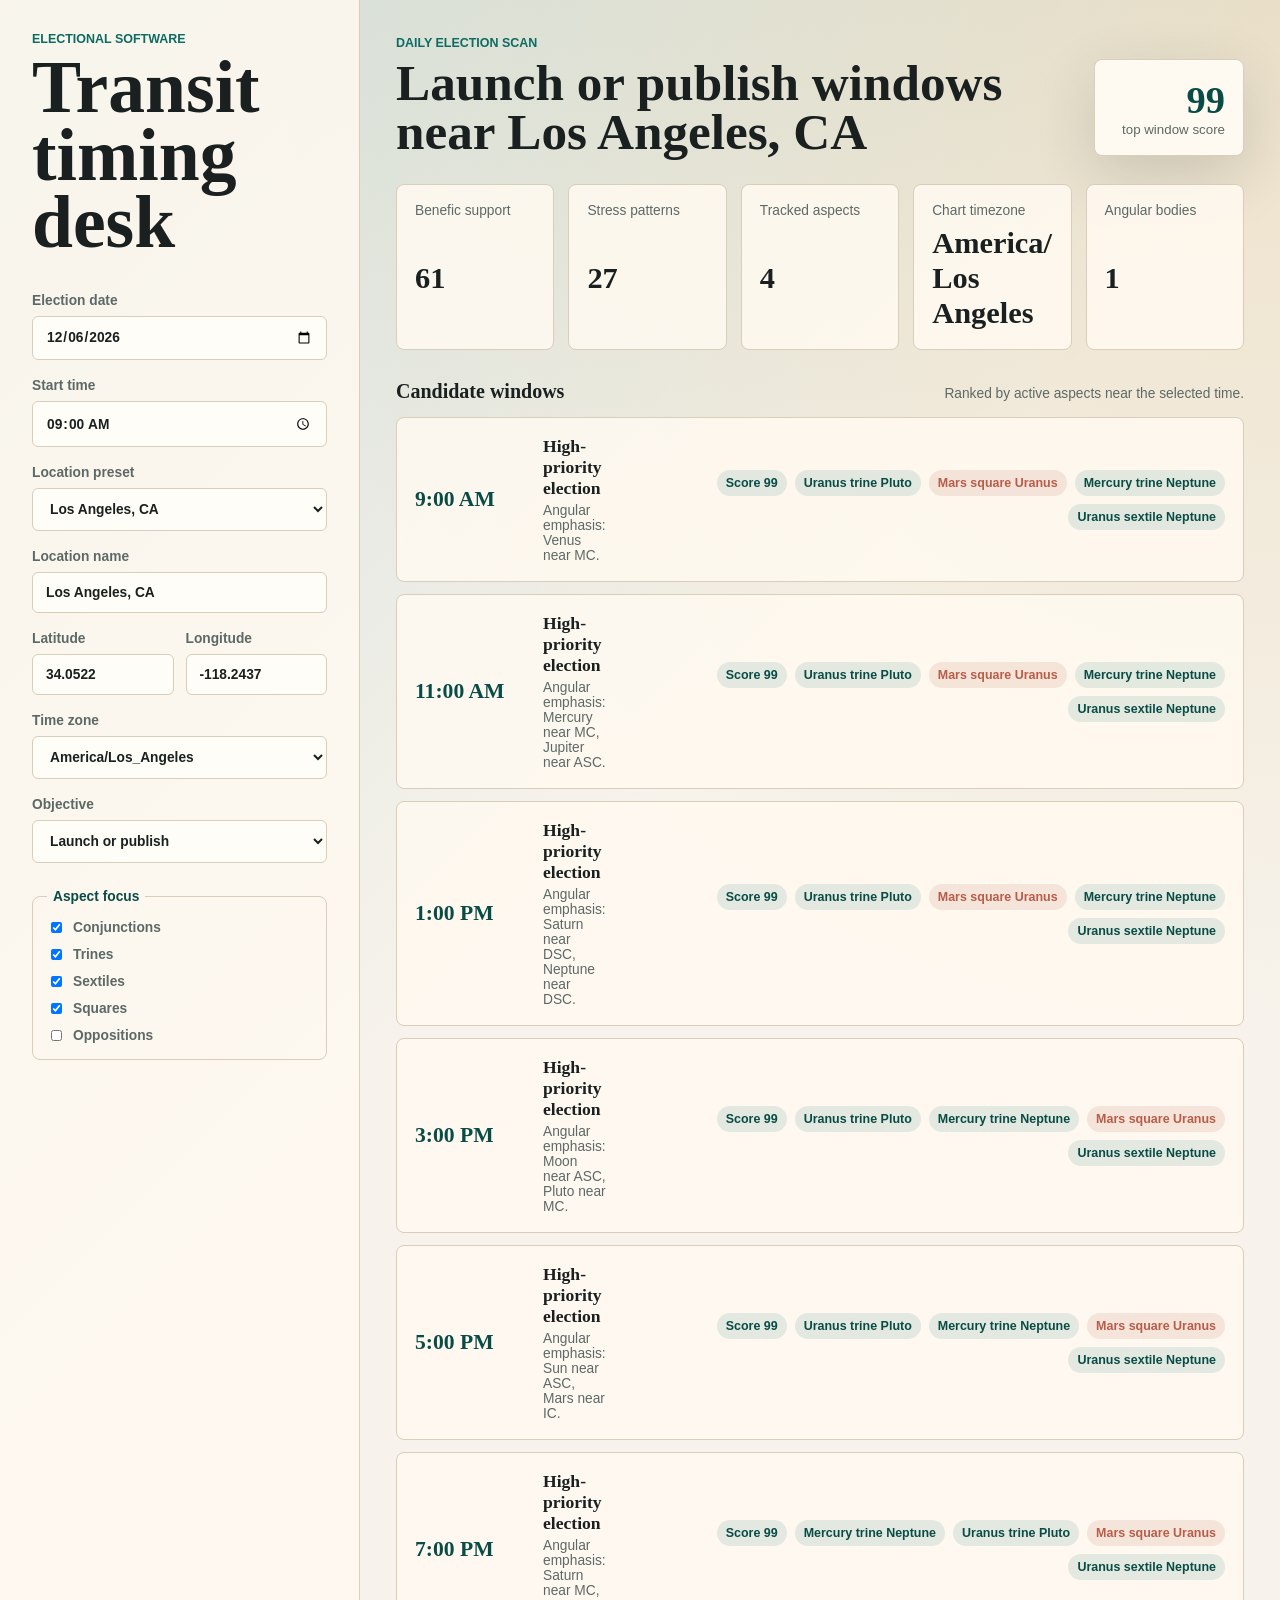
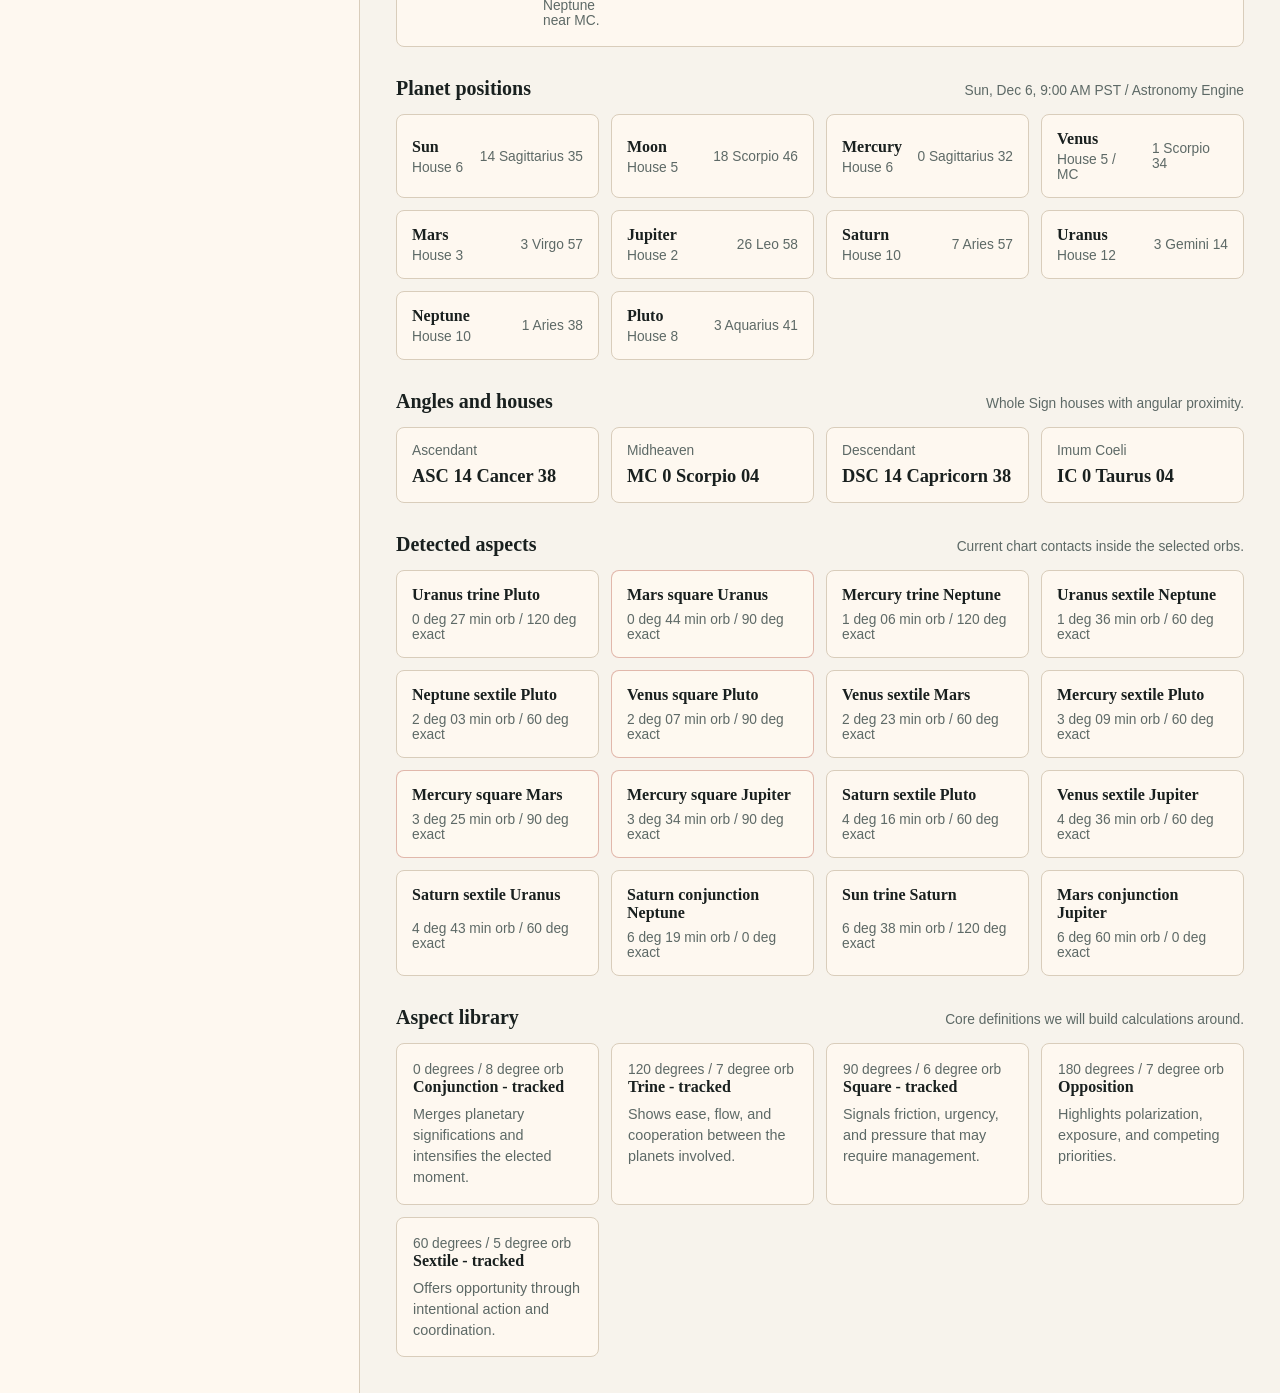
==== index.html @ 72e8e789 "Add house angles and angularity scoring" ====
<!doctype html>
<html lang="en">
  <head>
    <meta charset="UTF-8" />
    <meta name="viewport" content="width=device-width, initial-scale=1.0" />
    <title>Electional Software</title>
    <link rel="stylesheet" href="styles.css" />
  </head>
  <body>
    <main class="app-shell">
      <aside class="sidebar" aria-label="Electional controls">
        <div class="brand">
          <p class="eyebrow">Electional Software</p>
          <h1>Transit timing desk</h1>
        </div>

        <form class="control-panel" id="electionForm">
          <label>
            Election date
            <input id="dateInput" type="date" name="date" />
          </label>

          <label>
            Start time
            <input id="timeInput" type="time" name="time" value="09:00" />
          </label>

          <label>
            Location preset
            <select id="locationPresetInput" name="locationPreset">
              <option value="los-angeles">Los Angeles, CA</option>
              <option value="new-york">New York, NY</option>
              <option value="london">London, UK</option>
              <option value="paris">Paris, France</option>
              <option value="tokyo">Tokyo, Japan</option>
              <option value="sydney">Sydney, Australia</option>
              <option value="custom">Custom location</option>
            </select>
          </label>

          <label>
            Location name
            <input id="locationInput" type="text" name="location" value="Los Angeles, CA" autocomplete="off" />
          </label>

          <div class="coordinate-grid">
            <label>
              Latitude
              <input id="latitudeInput" type="number" name="latitude" value="34.0522" step="0.0001" min="-90" max="90" />
            </label>

            <label>
              Longitude
              <input id="longitudeInput" type="number" name="longitude" value="-118.2437" step="0.0001" min="-180" max="180" />
            </label>
          </div>

          <label>
            Time zone
            <select id="timezoneInput" name="timezone">
              <option value="America/Los_Angeles">America/Los_Angeles</option>
              <option value="America/New_York">America/New_York</option>
              <option value="Europe/London">Europe/London</option>
              <option value="Europe/Paris">Europe/Paris</option>
              <option value="Asia/Tokyo">Asia/Tokyo</option>
              <option value="Australia/Sydney">Australia/Sydney</option>
              <option value="UTC">UTC</option>
            </select>
          </label>

          <label>
            Objective
            <select id="objectiveInput" name="objective">
              <option value="launch">Launch or publish</option>
              <option value="meeting">Meeting or negotiation</option>
              <option value="creative">Creative work</option>
              <option value="relationship">Relationship timing</option>
            </select>
          </label>

          <fieldset>
            <legend>Aspect focus</legend>
            <label class="check-row">
              <input type="checkbox" name="aspect" value="conjunction" checked />
              Conjunctions
            </label>
            <label class="check-row">
              <input type="checkbox" name="aspect" value="trine" checked />
              Trines
            </label>
            <label class="check-row">
              <input type="checkbox" name="aspect" value="sextile" checked />
              Sextiles
            </label>
            <label class="check-row">
              <input type="checkbox" name="aspect" value="square" checked />
              Squares
            </label>
            <label class="check-row">
              <input type="checkbox" name="aspect" value="opposition" />
              Oppositions
            </label>
          </fieldset>
        </form>
      </aside>

      <section class="workspace" aria-live="polite">
        <header class="workspace-header">
          <div>
            <p class="eyebrow">Daily election scan</p>
            <h2 id="workspaceTitle">Best windows for your objective</h2>
          </div>
          <div class="score-card">
            <span id="bestScore">--</span>
            <small>top window score</small>
          </div>
        </header>

        <section class="summary-grid" aria-label="Election summary">
          <article>
            <span>Benefic support</span>
            <strong id="beneficCount">--</strong>
          </article>
          <article>
            <span>Stress patterns</span>
            <strong id="stressCount">--</strong>
          </article>
          <article>
            <span>Tracked aspects</span>
            <strong id="trackedCount">--</strong>
          </article>
          <article>
            <span>Chart timezone</span>
            <strong id="timezoneLabel">--</strong>
          </article>
          <article>
            <span>Angular bodies</span>
            <strong id="angularCount">--</strong>
          </article>
        </section>

        <section class="timeline-section">
          <div class="section-heading">
            <h3>Candidate windows</h3>
            <p>Ranked by active aspects near the selected time.</p>
          </div>
          <div class="timeline" id="timeline"></div>
        </section>

        <section class="positions-section">
          <div class="section-heading">
            <h3>Planet positions</h3>
            <p id="positionTimestamp">Astronomy Engine geocentric ecliptic</p>
          </div>
          <div class="position-grid" id="positionGrid"></div>
        </section>

        <section class="angles-section">
          <div class="section-heading">
            <h3>Angles and houses</h3>
            <p>Whole Sign houses with angular proximity.</p>
          </div>
          <div class="angle-grid" id="angleGrid"></div>
        </section>

        <section class="detected-section">
          <div class="section-heading">
            <h3>Detected aspects</h3>
            <p>Current chart contacts inside the selected orbs.</p>
          </div>
          <div class="detected-grid" id="detectedGrid"></div>
        </section>

        <section class="aspect-library">
          <div class="section-heading">
            <h3>Aspect library</h3>
            <p>Core definitions we will build calculations around.</p>
          </div>
          <div class="aspect-grid" id="aspectGrid"></div>
        </section>
      </section>
    </main>

    <script src="vendor/astronomy.browser.min.js"></script>
    <script src="src/domain/aspects.js"></script>
    <script src="src/domain/timezone.js"></script>
    <script src="src/domain/ephemeris.js"></script>
    <script src="src/domain/houses.js"></script>
    <script src="src/domain/transits.js"></script>
    <script src="src/app.js"></script>
  </body>
</html>
---- styles.css ----
:root {
  color-scheme: light;
  --ink: #19201f;
  --muted: #5d6966;
  --paper: #f7f3ec;
  --panel: #fffaf1;
  --line: #d9cdbb;
  --accent: #0d6b62;
  --accent-strong: #094c46;
  --gold: #bf8f2d;
  --rose: #b75d4a;
  --shadow: 0 20px 60px rgba(31, 43, 40, 0.16);
}

* {
  box-sizing: border-box;
}

body {
  margin: 0;
  min-height: 100vh;
  color: var(--ink);
  background:
    linear-gradient(135deg, rgba(13, 107, 98, 0.16), transparent 34%),
    radial-gradient(circle at top right, rgba(191, 143, 45, 0.18), transparent 32%),
    var(--paper);
  font-family: Georgia, "Times New Roman", serif;
}

button,
input,
select {
  font: inherit;
}

.app-shell {
  display: grid;
  grid-template-columns: minmax(280px, 360px) minmax(0, 1fr);
  min-height: 100vh;
}

.sidebar {
  border-right: 1px solid var(--line);
  background: rgba(255, 250, 241, 0.84);
  padding: 32px;
}

.brand {
  margin-bottom: 36px;
}

.eyebrow {
  margin: 0 0 8px;
  color: var(--accent);
  font-family: "Trebuchet MS", sans-serif;
  font-size: 0.78rem;
  font-weight: 700;
  letter-spacing: 0;
  text-transform: uppercase;
}

h1,
h2,
h3,
p {
  margin-top: 0;
}

h1 {
  max-width: 9ch;
  margin-bottom: 0;
  font-size: clamp(2.25rem, 6vw, 4.6rem);
  line-height: 0.92;
}

h2 {
  margin-bottom: 0;
  font-size: clamp(2rem, 4vw, 4rem);
  line-height: 0.96;
}

h3 {
  margin-bottom: 0;
  font-size: 1.25rem;
}

.control-panel {
  display: grid;
  gap: 18px;
}

.coordinate-grid {
  display: grid;
  grid-template-columns: repeat(2, minmax(0, 1fr));
  gap: 12px;
}

label,
fieldset {
  display: grid;
  gap: 8px;
  color: var(--muted);
  font-family: "Trebuchet MS", sans-serif;
  font-size: 0.86rem;
  font-weight: 700;
}

input,
select {
  width: 100%;
  border: 1px solid var(--line);
  border-radius: 6px;
  background: #fffdf8;
  color: var(--ink);
  padding: 12px 13px;
}

fieldset {
  border: 1px solid var(--line);
  border-radius: 8px;
  margin: 8px 0 0;
  padding: 14px;
}

legend {
  padding: 0 6px;
  color: var(--accent-strong);
}

.check-row {
  grid-template-columns: 18px 1fr;
  align-items: center;
  font-weight: 600;
}

.check-row input {
  width: auto;
}

.workspace {
  padding: 36px;
}

.workspace-header {
  display: flex;
  justify-content: space-between;
  gap: 24px;
  align-items: end;
  margin-bottom: 28px;
}

.score-card {
  display: grid;
  min-width: 150px;
  border: 1px solid var(--line);
  border-radius: 8px;
  background: var(--panel);
  box-shadow: var(--shadow);
  padding: 18px;
  text-align: right;
}

.score-card span {
  color: var(--accent-strong);
  font-size: 2.4rem;
  font-weight: 700;
}

.score-card small {
  color: var(--muted);
  font-family: "Trebuchet MS", sans-serif;
}

.summary-grid {
  display: grid;
  grid-template-columns: repeat(auto-fit, minmax(150px, 1fr));
  gap: 14px;
  margin-bottom: 30px;
}

.summary-grid article,
.timeline-card,
.aspect-card {
  border: 1px solid var(--line);
  border-radius: 8px;
  background: rgba(255, 250, 241, 0.88);
}

.summary-grid article {
  display: grid;
  gap: 8px;
  padding: 18px;
}

.summary-grid span,
.timeline-meta,
.aspect-card span,
.section-heading p {
  color: var(--muted);
  font-family: "Trebuchet MS", sans-serif;
  font-size: 0.86rem;
}

.summary-grid strong {
  font-size: 1.9rem;
  overflow-wrap: anywhere;
}

.timeline-section,
.positions-section,
.angles-section,
.detected-section,
.aspect-library {
  margin-top: 30px;
}

.section-heading {
  display: flex;
  justify-content: space-between;
  gap: 18px;
  align-items: baseline;
  margin-bottom: 14px;
}

.section-heading p {
  margin-bottom: 0;
}

.timeline {
  display: grid;
  gap: 12px;
}

.timeline-card {
  display: grid;
  grid-template-columns: 110px 1fr auto;
  gap: 18px;
  align-items: center;
  padding: 18px;
}

.timeline-time {
  color: var(--accent-strong);
  font-size: 1.35rem;
  font-weight: 700;
}

.timeline-title {
  margin-bottom: 4px;
  font-size: 1.1rem;
  font-weight: 700;
}

.tag-row {
  display: flex;
  flex-wrap: wrap;
  gap: 8px;
  justify-content: end;
}

.tag {
  border-radius: 999px;
  background: rgba(13, 107, 98, 0.11);
  color: var(--accent-strong);
  font-family: "Trebuchet MS", sans-serif;
  font-size: 0.78rem;
  font-weight: 700;
  padding: 6px 9px;
}

.tag.stress {
  background: rgba(183, 93, 74, 0.13);
  color: var(--rose);
}

.muted-tag {
  background: rgba(93, 105, 102, 0.12);
  color: var(--muted);
}

.position-grid,
.angle-grid,
.detected-grid {
  display: grid;
  grid-template-columns: repeat(auto-fit, minmax(190px, 1fr));
  gap: 12px;
}

.position-row,
.angle-card,
.detected-card,
.empty-state {
  border: 1px solid var(--line);
  border-radius: 8px;
  background: rgba(255, 250, 241, 0.88);
  padding: 15px;
}

.position-row {
  display: flex;
  align-items: center;
  justify-content: space-between;
  gap: 12px;
}

.position-row span,
.position-row small,
.angle-card span,
.detected-card span,
.empty-state span {
  color: var(--muted);
  font-family: "Trebuchet MS", sans-serif;
  font-size: 0.86rem;
}

.position-row small {
  display: block;
  margin-top: 4px;
}

.angle-card {
  display: grid;
  gap: 8px;
}

.angle-card strong {
  font-size: 1.15rem;
}

.detected-card {
  display: grid;
  gap: 8px;
}

.detected-card.stress {
  border-color: rgba(183, 93, 74, 0.42);
}

.empty-state {
  display: grid;
  gap: 8px;
  grid-column: 1 / -1;
}

.aspect-grid {
  display: grid;
  grid-template-columns: repeat(auto-fit, minmax(180px, 1fr));
  gap: 12px;
}

.aspect-card {
  padding: 16px;
}

.aspect-card strong {
  display: block;
  margin-bottom: 8px;
}

.aspect-card p {
  margin-bottom: 0;
  color: var(--muted);
  font-family: "Trebuchet MS", sans-serif;
  font-size: 0.9rem;
  line-height: 1.45;
}

@media (max-width: 860px) {
  .app-shell {
    grid-template-columns: 1fr;
  }

  .sidebar {
    border-right: 0;
    border-bottom: 1px solid var(--line);
  }

  h1 {
    max-width: 12ch;
  }

  .workspace-header,
  .section-heading {
    align-items: stretch;
    flex-direction: column;
  }

  .score-card {
    text-align: left;
  }

  .summary-grid,
  .coordinate-grid,
  .timeline-card {
    grid-template-columns: 1fr;
  }

  .tag-row {
    justify-content: start;
  }
}
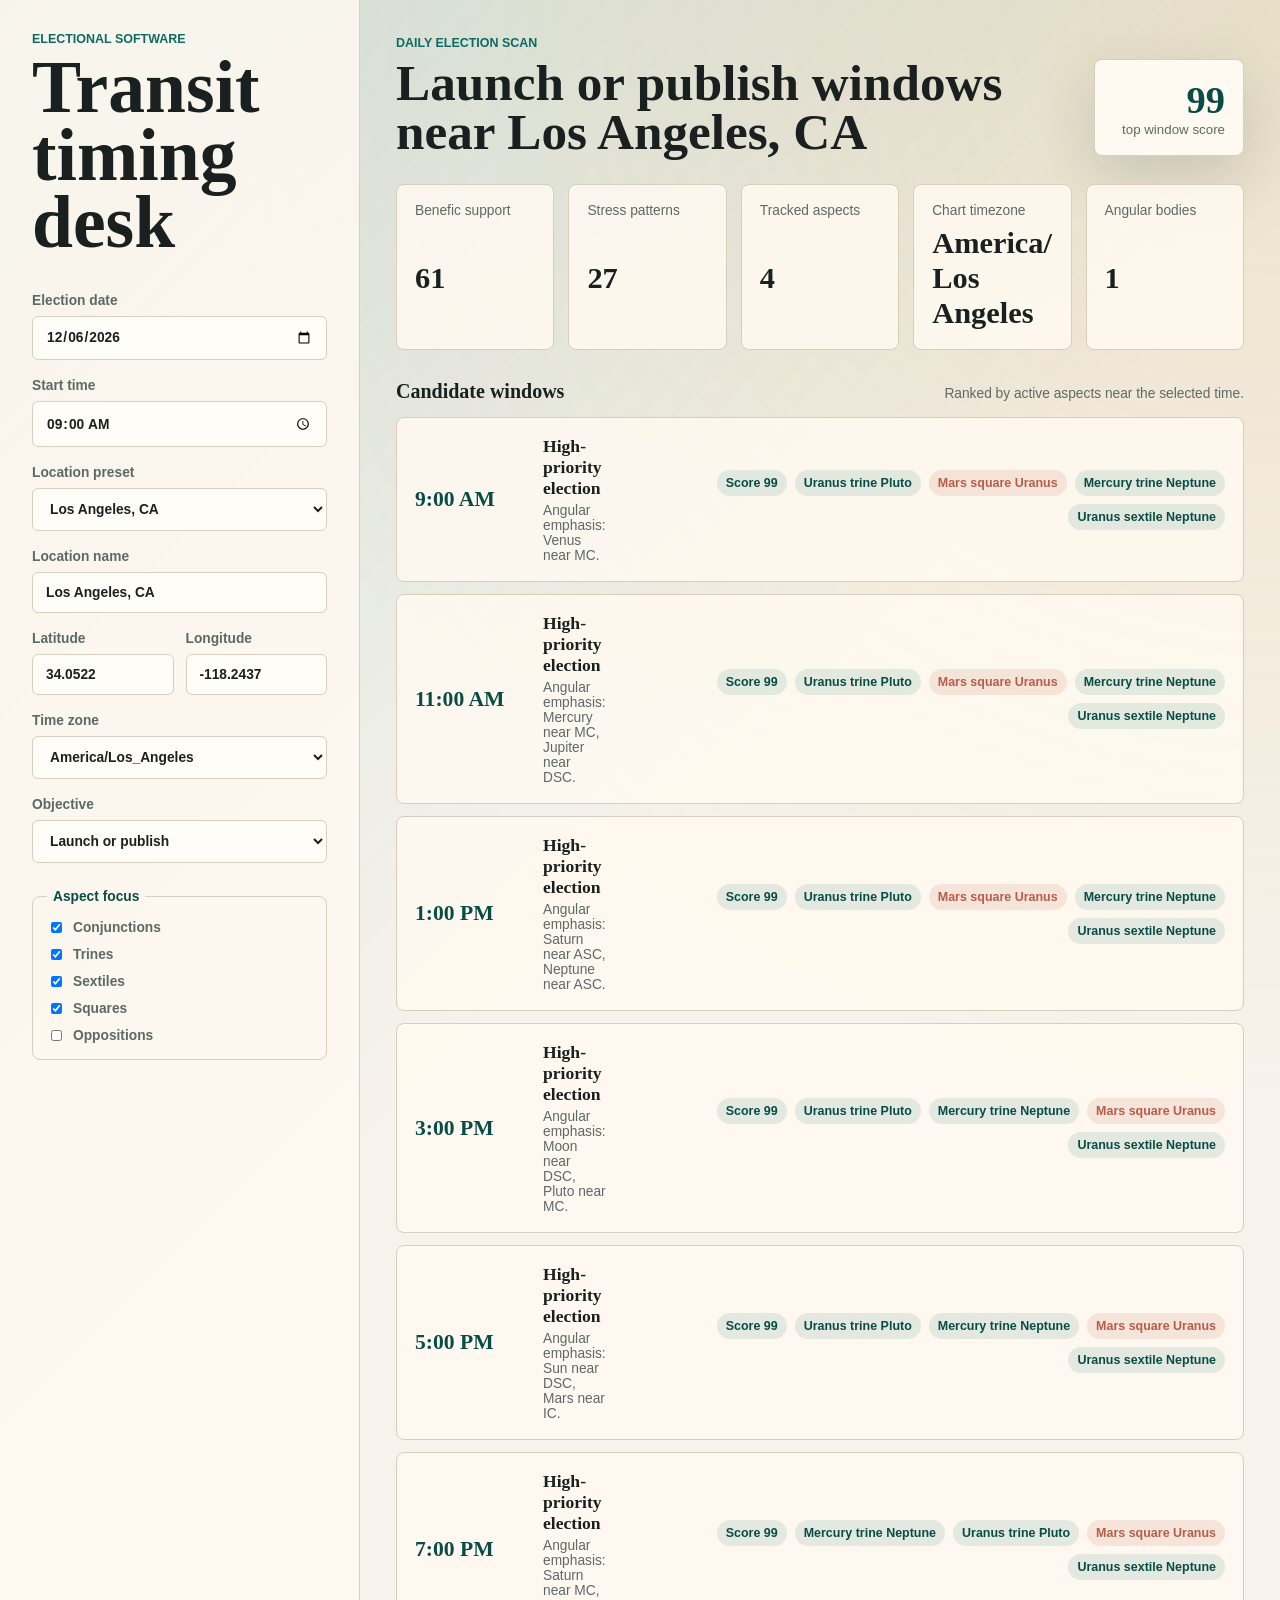
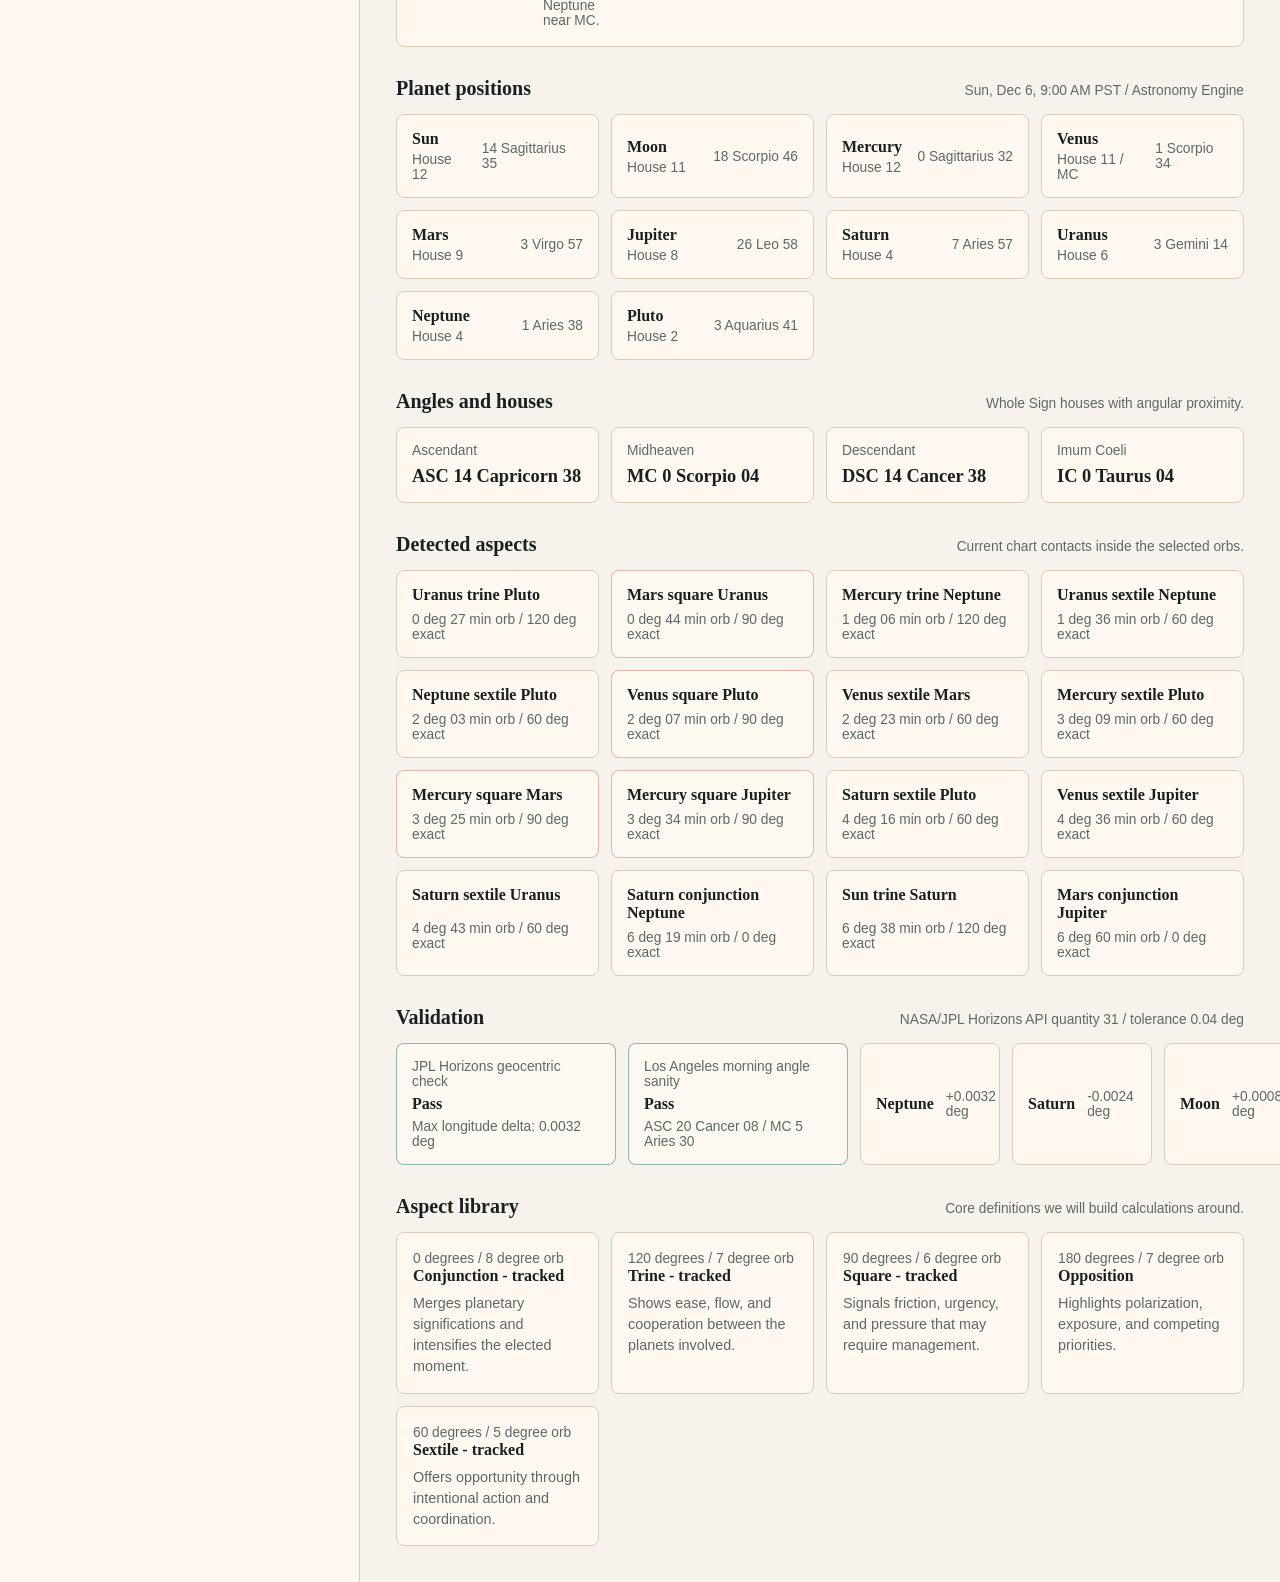
==== commit b9aaa2cb: "Add ephemeris validation checks" ====
--- a/index.html
+++ b/index.html
@@ -171,6 +171,14 @@
           <div class="detected-grid" id="detectedGrid"></div>
         </section>
 
+        <section class="validation-section">
+          <div class="section-heading">
+            <h3>Validation</h3>
+            <p id="validationSource">Independent ephemeris check</p>
+          </div>
+          <div class="validation-panel" id="validationPanel"></div>
+        </section>
+
         <section class="aspect-library">
           <div class="section-heading">
             <h3>Aspect library</h3>
@@ -186,6 +194,7 @@
     <script src="src/domain/timezone.js"></script>
     <script src="src/domain/ephemeris.js"></script>
     <script src="src/domain/houses.js"></script>
+    <script src="src/domain/validation.js"></script>
     <script src="src/domain/transits.js"></script>
     <script src="src/app.js"></script>
   </body>
--- a/styles.css
+++ b/styles.css
@@ -210,6 +210,7 @@
 .positions-section,
 .angles-section,
 .detected-section,
+.validation-section,
 .aspect-library {
   margin-top: 30px;
 }
@@ -342,6 +343,48 @@
   grid-column: 1 / -1;
 }
 
+.validation-panel {
+  display: grid;
+  grid-template-columns: repeat(2, minmax(220px, 1fr)) repeat(3, minmax(140px, 0.5fr));
+  gap: 12px;
+}
+
+.validation-summary,
+.validation-row {
+  border: 1px solid var(--line);
+  border-radius: 8px;
+  background: rgba(255, 250, 241, 0.88);
+  padding: 15px;
+}
+
+.validation-summary {
+  display: grid;
+  gap: 6px;
+}
+
+.validation-summary.pass {
+  border-color: rgba(13, 107, 98, 0.46);
+}
+
+.validation-summary.fail {
+  border-color: rgba(183, 93, 74, 0.5);
+}
+
+.validation-summary span,
+.validation-summary small,
+.validation-row span {
+  color: var(--muted);
+  font-family: "Trebuchet MS", sans-serif;
+  font-size: 0.86rem;
+}
+
+.validation-row {
+  display: flex;
+  align-items: center;
+  justify-content: space-between;
+  gap: 12px;
+}
+
 .aspect-grid {
   display: grid;
   grid-template-columns: repeat(auto-fit, minmax(180px, 1fr));
@@ -391,6 +434,7 @@
 
   .summary-grid,
   .coordinate-grid,
+  .validation-panel,
   .timeline-card {
     grid-template-columns: 1fr;
   }
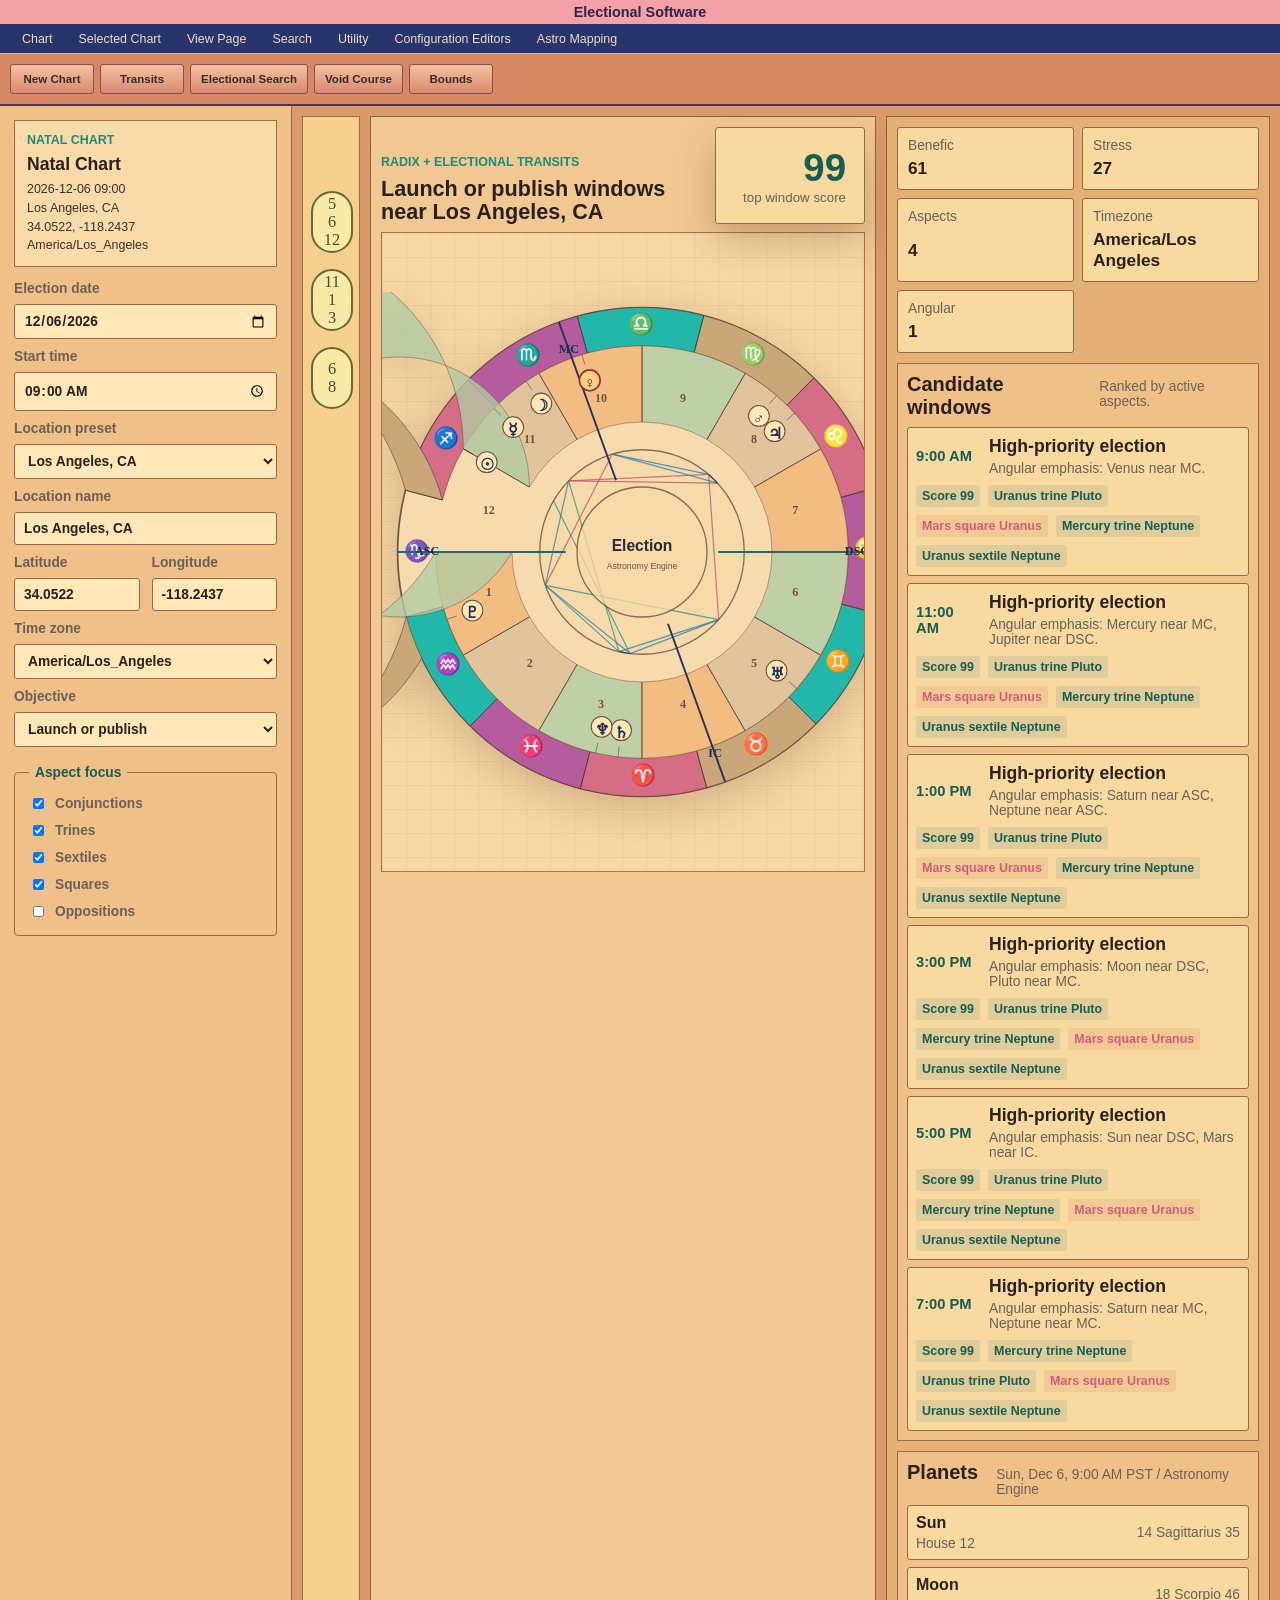
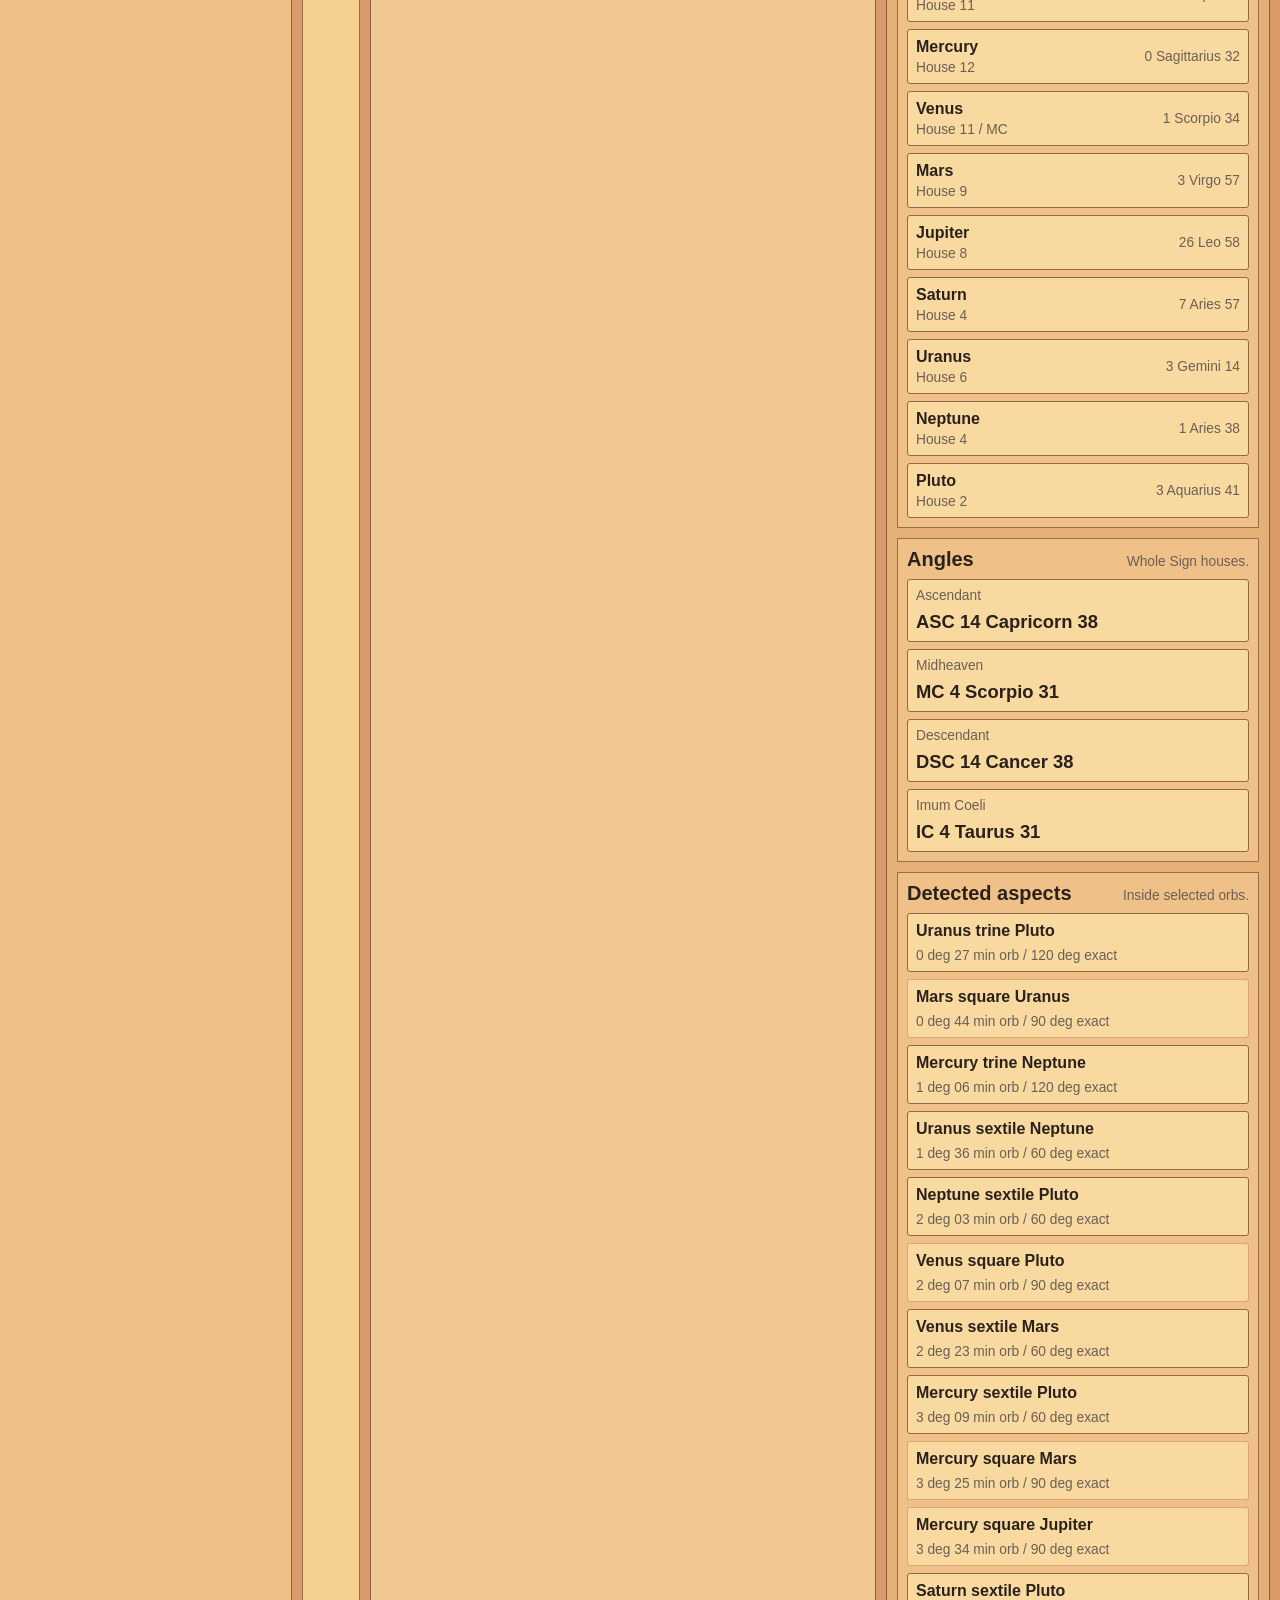
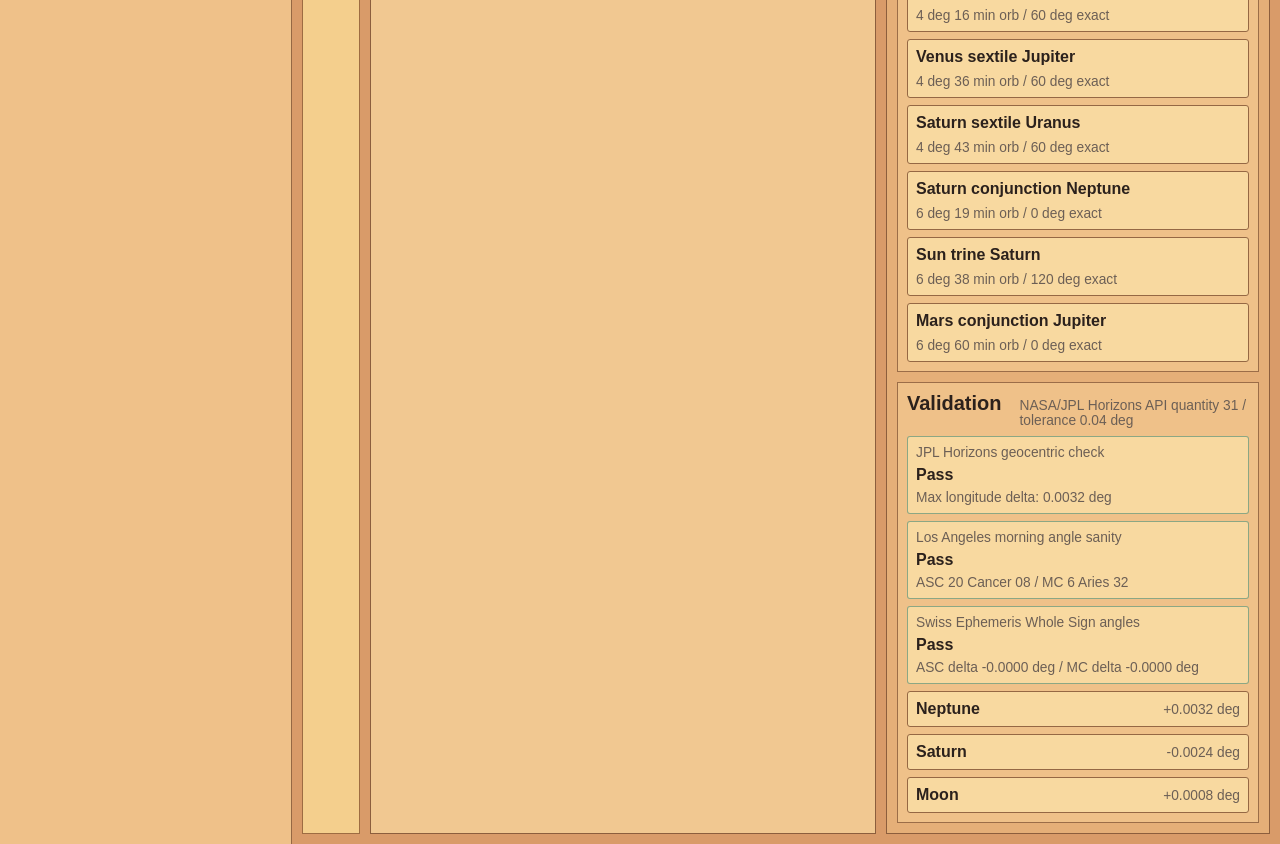
==== commit 43628b04: "Add astrology workstation chart wheel UI" ====
--- a/index.html
+++ b/index.html
@@ -7,11 +7,32 @@
     <link rel="stylesheet" href="styles.css" />
   </head>
   <body>
+    <header class="top-ribbon" aria-label="Application tools">
+      <div class="app-title">Electional Software</div>
+      <nav class="menu-strip" aria-label="Main sections">
+        <span>Chart</span>
+        <span>Selected Chart</span>
+        <span>View Page</span>
+        <span>Search</span>
+        <span>Utility</span>
+        <span>Configuration Editors</span>
+        <span>Astro Mapping</span>
+      </nav>
+      <div class="tool-strip" aria-label="Electional tools">
+        <button type="button">New Chart</button>
+        <button type="button">Transits</button>
+        <button type="button">Electional Search</button>
+        <button type="button">Void Course</button>
+        <button type="button">Bounds</button>
+      </div>
+    </header>
+
     <main class="app-shell">
       <aside class="sidebar" aria-label="Electional controls">
         <div class="brand">
-          <p class="eyebrow">Electional Software</p>
-          <h1>Transit timing desk</h1>
+          <p class="eyebrow">Natal Chart</p>
+          <h1 id="chartTitle">Election chart</h1>
+          <div class="chart-meta" id="chartMeta"></div>
         </div>
 
         <form class="control-panel" id="electionForm">
@@ -105,86 +126,91 @@
       </aside>
 
       <section class="workspace" aria-live="polite">
-        <header class="workspace-header">
-          <div>
-            <p class="eyebrow">Daily election scan</p>
-            <h2 id="workspaceTitle">Best windows for your objective</h2>
+        <section class="chart-board">
+          <div class="chart-left-rail" aria-label="House groups">
+            <div class="house-badge">5<br />6<br />12</div>
+            <div class="house-badge">11<br />1<br />3</div>
+            <div class="house-badge">6<br />8</div>
           </div>
-          <div class="score-card">
-            <span id="bestScore">--</span>
-            <small>top window score</small>
-          </div>
-        </header>
-
-        <section class="summary-grid" aria-label="Election summary">
-          <article>
-            <span>Benefic support</span>
-            <strong id="beneficCount">--</strong>
-          </article>
-          <article>
-            <span>Stress patterns</span>
-            <strong id="stressCount">--</strong>
-          </article>
-          <article>
-            <span>Tracked aspects</span>
-            <strong id="trackedCount">--</strong>
-          </article>
-          <article>
-            <span>Chart timezone</span>
-            <strong id="timezoneLabel">--</strong>
-          </article>
-          <article>
-            <span>Angular bodies</span>
-            <strong id="angularCount">--</strong>
-          </article>
-        </section>
-
-        <section class="timeline-section">
-          <div class="section-heading">
-            <h3>Candidate windows</h3>
-            <p>Ranked by active aspects near the selected time.</p>
-          </div>
-          <div class="timeline" id="timeline"></div>
-        </section>
-
-        <section class="positions-section">
-          <div class="section-heading">
-            <h3>Planet positions</h3>
-            <p id="positionTimestamp">Astronomy Engine geocentric ecliptic</p>
-          </div>
-          <div class="position-grid" id="positionGrid"></div>
-        </section>
-
-        <section class="angles-section">
-          <div class="section-heading">
-            <h3>Angles and houses</h3>
-            <p>Whole Sign houses with angular proximity.</p>
-          </div>
-          <div class="angle-grid" id="angleGrid"></div>
-        </section>
-
-        <section class="detected-section">
-          <div class="section-heading">
-            <h3>Detected aspects</h3>
-            <p>Current chart contacts inside the selected orbs.</p>
-          </div>
-          <div class="detected-grid" id="detectedGrid"></div>
-        </section>
-
-        <section class="validation-section">
-          <div class="section-heading">
-            <h3>Validation</h3>
-            <p id="validationSource">Independent ephemeris check</p>
-          </div>
-          <div class="validation-panel" id="validationPanel"></div>
-        </section>
-
-        <section class="aspect-library">
-          <div class="section-heading">
-            <h3>Aspect library</h3>
-            <p>Core definitions we will build calculations around.</p>
-          </div>
-          <div class="aspect-grid" id="aspectGrid"></div>
+
+          <section class="wheel-panel" aria-label="Astrology chart wheel">
+            <div class="wheel-header">
+              <div>
+                <p class="eyebrow">Radix + electional transits</p>
+                <h2 id="workspaceTitle">Election chart wheel</h2>
+              </div>
+              <div class="score-card">
+                <span id="bestScore">--</span>
+                <small>top window score</small>
+              </div>
+            </div>
+            <div class="wheel-frame" id="chartWheel"></div>
+          </section>
+
+          <aside class="inspector" aria-label="Chart data panels">
+            <section class="summary-grid" aria-label="Election summary">
+              <article>
+                <span>Benefic</span>
+                <strong id="beneficCount">--</strong>
+              </article>
+              <article>
+                <span>Stress</span>
+                <strong id="stressCount">--</strong>
+              </article>
+              <article>
+                <span>Aspects</span>
+                <strong id="trackedCount">--</strong>
+              </article>
+              <article>
+                <span>Timezone</span>
+                <strong id="timezoneLabel">--</strong>
+              </article>
+              <article>
+                <span>Angular</span>
+                <strong id="angularCount">--</strong>
+              </article>
+            </section>
+
+            <section class="timeline-section panel-block">
+              <div class="section-heading">
+                <h3>Candidate windows</h3>
+                <p>Ranked by active aspects.</p>
+              </div>
+              <div class="timeline" id="timeline"></div>
+            </section>
+
+            <section class="positions-section panel-block">
+              <div class="section-heading">
+                <h3>Planets</h3>
+                <p id="positionTimestamp">Astronomy Engine geocentric ecliptic</p>
+              </div>
+              <div class="position-grid" id="positionGrid"></div>
+            </section>
+
+            <section class="angles-section panel-block">
+              <div class="section-heading">
+                <h3>Angles</h3>
+                <p>Whole Sign houses.</p>
+              </div>
+              <div class="angle-grid" id="angleGrid"></div>
+            </section>
+
+            <section class="detected-section panel-block">
+              <div class="section-heading">
+                <h3>Detected aspects</h3>
+                <p>Inside selected orbs.</p>
+              </div>
+              <div class="detected-grid" id="detectedGrid"></div>
+            </section>
+
+            <section class="validation-section panel-block">
+              <div class="section-heading">
+                <h3>Validation</h3>
+                <p id="validationSource">Independent ephemeris check</p>
+              </div>
+              <div class="validation-panel" id="validationPanel"></div>
+            </section>
+          </aside>
         </section>
       </section>
     </main>
--- a/styles.css
+++ b/styles.css
@@ -1,15 +1,18 @@
 :root {
   color-scheme: light;
-  --ink: #19201f;
-  --muted: #5d6966;
-  --paper: #f7f3ec;
-  --panel: #fffaf1;
-  --line: #d9cdbb;
-  --accent: #0d6b62;
-  --accent-strong: #094c46;
-  --gold: #bf8f2d;
-  --rose: #b75d4a;
-  --shadow: 0 20px 60px rgba(31, 43, 40, 0.16);
+  --ink: #2b211c;
+  --muted: #6c5f55;
+  --paper: #e2b081;
+  --panel: #f3cca0;
+  --panel-strong: #efb26d;
+  --line: #956844;
+  --accent: #1f8a77;
+  --accent-strong: #175d51;
+  --aqua: #13b9a8;
+  --rose: #cf5e78;
+  --magenta: #b94b89;
+  --navy: #26335c;
+  --shadow: 0 18px 38px rgba(66, 36, 20, 0.24);
 }
 
 * {
@@ -20,11 +23,8 @@
   margin: 0;
   min-height: 100vh;
   color: var(--ink);
-  background:
-    linear-gradient(135deg, rgba(13, 107, 98, 0.16), transparent 34%),
-    radial-gradient(circle at top right, rgba(191, 143, 45, 0.18), transparent 32%),
-    var(--paper);
-  font-family: Georgia, "Times New Roman", serif;
+  background: #c58b61;
+  font-family: "Trebuchet MS", Verdana, sans-serif;
 }
 
 button,
@@ -35,18 +35,78 @@
 
 .app-shell {
   display: grid;
-  grid-template-columns: minmax(280px, 360px) minmax(0, 1fr);
-  min-height: 100vh;
+  grid-template-columns: 292px minmax(0, 1fr);
+  min-height: calc(100vh - 104px);
+}
+
+.top-ribbon {
+  border-bottom: 2px solid #51335a;
+  background: linear-gradient(#e37d8d, #c96078 46%, #be6b4e 47%, #df9d6a);
+  box-shadow: 0 4px 18px rgba(43, 22, 26, 0.28);
+}
+
+.app-title {
+  height: 24px;
+  background: #f2a1a7;
+  color: #2e2447;
+  font-size: 0.9rem;
+  font-weight: 700;
+  line-height: 24px;
+  text-align: center;
+}
+
+.menu-strip,
+.tool-strip {
+  display: flex;
+  gap: 6px;
+  align-items: center;
+  overflow-x: auto;
+  white-space: nowrap;
+}
+
+.menu-strip {
+  height: 29px;
+  background: #27366a;
+  color: #f6d7ca;
+  padding: 0 12px;
+  font-size: 0.78rem;
+}
+
+.menu-strip span {
+  padding: 7px 10px;
+}
+
+.tool-strip {
+  min-height: 51px;
+  background: #d58a65;
+  border-top: 1px solid rgba(255, 238, 214, 0.42);
+  padding: 7px 10px;
+}
+
+.tool-strip button {
+  min-width: 84px;
+  border: 1px solid #914b53;
+  border-radius: 3px;
+  background: linear-gradient(#f3c1a0, #d88b6f);
+  color: #392a28;
+  cursor: default;
+  font-size: 0.72rem;
+  font-weight: 700;
+  padding: 8px 10px;
 }
 
 .sidebar {
   border-right: 1px solid var(--line);
-  background: rgba(255, 250, 241, 0.84);
-  padding: 32px;
+  background: #efc189;
+  padding: 14px;
+  overflow-y: auto;
 }
 
 .brand {
-  margin-bottom: 36px;
+  border: 1px solid #9b6d48;
+  background: #f8dba8;
+  margin-bottom: 14px;
+  padding: 12px;
 }
 
 .eyebrow {
@@ -67,16 +127,16 @@
 }
 
 h1 {
-  max-width: 9ch;
-  margin-bottom: 0;
-  font-size: clamp(2.25rem, 6vw, 4.6rem);
-  line-height: 0.92;
+  max-width: none;
+  margin-bottom: 8px;
+  font-size: 1.1rem;
+  line-height: 1.1;
 }
 
 h2 {
   margin-bottom: 0;
-  font-size: clamp(2rem, 4vw, 4rem);
-  line-height: 0.96;
+  font-size: 1.35rem;
+  line-height: 1.1;
 }
 
 h3 {
@@ -86,7 +146,7 @@
 
 .control-panel {
   display: grid;
-  gap: 18px;
+  gap: 10px;
 }
 
 .coordinate-grid {
@@ -109,15 +169,15 @@
 select {
   width: 100%;
   border: 1px solid var(--line);
-  border-radius: 6px;
-  background: #fffdf8;
+  border-radius: 3px;
+  background: #ffe7b7;
   color: var(--ink);
-  padding: 12px 13px;
+  padding: 8px 9px;
 }
 
 fieldset {
   border: 1px solid var(--line);
-  border-radius: 8px;
+  border-radius: 4px;
   margin: 8px 0 0;
   padding: 14px;
 }
@@ -138,7 +198,243 @@
 }
 
 .workspace {
-  padding: 36px;
+  min-width: 0;
+  background: #d99b69;
+  padding: 10px;
+}
+
+.chart-meta {
+  display: grid;
+  gap: 3px;
+  color: #3b3028;
+  font-size: 0.78rem;
+  line-height: 1.25;
+}
+
+.chart-board {
+  display: grid;
+  grid-template-columns: 58px minmax(480px, 1fr) 384px;
+  gap: 10px;
+  min-height: calc(100vh - 124px);
+}
+
+.chart-left-rail {
+  display: grid;
+  align-content: start;
+  gap: 16px;
+  border: 1px solid #9d6c42;
+  background: #f4cf8d;
+  padding: 74px 8px 8px;
+}
+
+.house-badge {
+  display: grid;
+  place-items: center;
+  width: 42px;
+  min-height: 62px;
+  border: 2px solid #6d6736;
+  border-radius: 999px;
+  background: #f6eaa6;
+  color: #4a4732;
+  font-family: Georgia, "Times New Roman", serif;
+  font-size: 1.02rem;
+  line-height: 1.1;
+  text-align: center;
+}
+
+.wheel-panel {
+  border: 1px solid #8c5e3d;
+  background: #f1c891;
+  min-width: 0;
+  padding: 10px;
+}
+
+.wheel-header {
+  display: flex;
+  align-items: end;
+  justify-content: space-between;
+  gap: 12px;
+  margin-bottom: 8px;
+}
+
+.wheel-frame {
+  display: grid;
+  place-items: center;
+  min-height: 640px;
+  border: 1px solid #a5734d;
+  background:
+    linear-gradient(90deg, rgba(148, 89, 55, 0.08) 1px, transparent 1px),
+    linear-gradient(rgba(148, 89, 55, 0.08) 1px, transparent 1px),
+    #f8d8a5;
+  background-size: 24px 24px;
+  overflow: hidden;
+}
+
+.wheel-svg {
+  width: min(86vh, 100%);
+  max-width: 760px;
+  min-width: 520px;
+  height: auto;
+  filter: drop-shadow(0 12px 24px rgba(77, 45, 26, 0.24));
+}
+
+.outer-disc {
+  fill: #f5dbad;
+  stroke: #6f553f;
+  stroke-width: 2;
+}
+
+.zodiac-sector {
+  stroke: rgba(79, 54, 38, 0.64);
+  stroke-width: 1;
+}
+
+.zodiac-0,
+.zodiac-4,
+.zodiac-8 {
+  fill: #d66d86;
+}
+
+.zodiac-1,
+.zodiac-5,
+.zodiac-9 {
+  fill: #caa778;
+}
+
+.zodiac-2,
+.zodiac-6,
+.zodiac-10 {
+  fill: #22b8a9;
+}
+
+.zodiac-3,
+.zodiac-7,
+.zodiac-11 {
+  fill: #b55c9e;
+}
+
+.house-sector {
+  fill: rgba(232, 202, 161, 0.74);
+  stroke: rgba(84, 61, 44, 0.5);
+  stroke-width: 1;
+}
+
+.house-0,
+.house-3,
+.house-6,
+.house-9 {
+  fill: rgba(244, 180, 116, 0.76);
+}
+
+.house-1,
+.house-4,
+.house-7,
+.house-10 {
+  fill: rgba(220, 189, 151, 0.76);
+}
+
+.house-2,
+.house-5,
+.house-8,
+.house-11 {
+  fill: rgba(177, 206, 165, 0.76);
+}
+
+.sign-line,
+.house-line,
+.planet-tick {
+  stroke: rgba(56, 42, 32, 0.58);
+  stroke-width: 1;
+}
+
+.angle-line {
+  stroke: #26335c;
+  stroke-width: 2.2;
+}
+
+.angle-line.asc,
+.angle-line.dsc {
+  stroke: #1b6c74;
+}
+
+.aspect-disc,
+.center-disc {
+  fill: rgba(247, 218, 170, 0.78);
+  stroke: rgba(80, 54, 39, 0.68);
+  stroke-width: 1.5;
+}
+
+.aspect-line {
+  stroke: var(--aspect-color);
+  stroke-opacity: 0.72;
+  stroke-width: 1.4;
+}
+
+.planet-marker circle {
+  fill: #ffe8b8;
+  stroke: #6c4d3a;
+  stroke-width: 1.2;
+}
+
+.planet-marker.angular circle {
+  fill: #ffd07c;
+  stroke: #8f3346;
+  stroke-width: 2;
+}
+
+.planet-marker text,
+.zodiac-label,
+.house-label,
+.angle-label,
+.center-title,
+.center-subtitle {
+  dominant-baseline: middle;
+  font-family: Georgia, "Times New Roman", serif;
+  text-anchor: middle;
+}
+
+.planet-marker text {
+  fill: #27305c;
+  font-size: 18px;
+  font-weight: 700;
+}
+
+.zodiac-label {
+  fill: #372b2d;
+  font-size: 24px;
+  font-weight: 700;
+}
+
+.house-label {
+  fill: #6e5141;
+  font-size: 14px;
+  font-weight: 700;
+}
+
+.angle-label {
+  fill: #1c304e;
+  font-size: 14px;
+  font-weight: 800;
+}
+
+.center-title {
+  fill: #2c2a35;
+  font-family: "Trebuchet MS", Verdana, sans-serif;
+  font-size: 18px;
+  font-weight: 800;
+}
+
+.center-subtitle {
+  fill: #6e5141;
+  font-family: "Trebuchet MS", Verdana, sans-serif;
+  font-size: 10px;
+}
+
+.inspector {
+  border: 1px solid #8c5e3d;
+  background: #e5af78;
+  overflow-y: auto;
+  padding: 10px;
 }
 
 .workspace-header {
@@ -153,8 +449,8 @@
   display: grid;
   min-width: 150px;
   border: 1px solid var(--line);
-  border-radius: 8px;
-  background: var(--panel);
+  border-radius: 3px;
+  background: #f8d9a0;
   box-shadow: var(--shadow);
   padding: 18px;
   text-align: right;
@@ -173,23 +469,23 @@
 
 .summary-grid {
   display: grid;
-  grid-template-columns: repeat(auto-fit, minmax(150px, 1fr));
-  gap: 14px;
-  margin-bottom: 30px;
+  grid-template-columns: repeat(2, minmax(0, 1fr));
+  gap: 8px;
+  margin-bottom: 10px;
 }
 
 .summary-grid article,
 .timeline-card,
 .aspect-card {
   border: 1px solid var(--line);
-  border-radius: 8px;
-  background: rgba(255, 250, 241, 0.88);
+  border-radius: 3px;
+  background: #f8d9a0;
 }
 
 .summary-grid article {
   display: grid;
-  gap: 8px;
-  padding: 18px;
+  gap: 5px;
+  padding: 10px;
 }
 
 .summary-grid span,
@@ -202,17 +498,15 @@
 }
 
 .summary-grid strong {
-  font-size: 1.9rem;
+  font-size: 1.08rem;
   overflow-wrap: anywhere;
 }
 
-.timeline-section,
-.positions-section,
-.angles-section,
-.detected-section,
-.validation-section,
-.aspect-library {
-  margin-top: 30px;
+.panel-block {
+  margin-top: 10px;
+  border: 1px solid #9b6d48;
+  background: #efc189;
+  padding: 9px;
 }
 
 .section-heading {
@@ -220,7 +514,7 @@
   justify-content: space-between;
   gap: 18px;
   align-items: baseline;
-  margin-bottom: 14px;
+  margin-bottom: 8px;
 }
 
 .section-heading p {
@@ -229,20 +523,20 @@
 
 .timeline {
   display: grid;
-  gap: 12px;
+  gap: 7px;
 }
 
 .timeline-card {
   display: grid;
-  grid-template-columns: 110px 1fr auto;
-  gap: 18px;
+  grid-template-columns: 64px 1fr;
+  gap: 9px;
   align-items: center;
-  padding: 18px;
+  padding: 8px;
 }
 
 .timeline-time {
   color: var(--accent-strong);
-  font-size: 1.35rem;
+  font-size: 0.92rem;
   font-weight: 700;
 }
 
@@ -253,20 +547,21 @@
 }
 
 .tag-row {
+  grid-column: 1 / -1;
   display: flex;
   flex-wrap: wrap;
   gap: 8px;
-  justify-content: end;
+  justify-content: start;
 }
 
 .tag {
-  border-radius: 999px;
+  border-radius: 3px;
   background: rgba(13, 107, 98, 0.11);
   color: var(--accent-strong);
   font-family: "Trebuchet MS", sans-serif;
   font-size: 0.78rem;
   font-weight: 700;
-  padding: 6px 9px;
+  padding: 4px 6px;
 }
 
 .tag.stress {
@@ -283,8 +578,8 @@
 .angle-grid,
 .detected-grid {
   display: grid;
-  grid-template-columns: repeat(auto-fit, minmax(190px, 1fr));
-  gap: 12px;
+  grid-template-columns: 1fr;
+  gap: 7px;
 }
 
 .position-row,
@@ -292,9 +587,9 @@
 .detected-card,
 .empty-state {
   border: 1px solid var(--line);
-  border-radius: 8px;
-  background: rgba(255, 250, 241, 0.88);
-  padding: 15px;
+  border-radius: 3px;
+  background: #f8d9a0;
+  padding: 8px;
 }
 
 .position-row {
@@ -345,16 +640,16 @@
 
 .validation-panel {
   display: grid;
-  grid-template-columns: repeat(2, minmax(220px, 1fr)) repeat(3, minmax(140px, 0.5fr));
-  gap: 12px;
+  grid-template-columns: 1fr;
+  gap: 7px;
 }
 
 .validation-summary,
 .validation-row {
   border: 1px solid var(--line);
-  border-radius: 8px;
-  background: rgba(255, 250, 241, 0.88);
-  padding: 15px;
+  border-radius: 3px;
+  background: #f8d9a0;
+  padding: 8px;
 }
 
 .validation-summary {
@@ -413,6 +708,27 @@
     grid-template-columns: 1fr;
   }
 
+  .top-ribbon {
+    position: static;
+  }
+
+  .chart-board {
+    grid-template-columns: 1fr;
+  }
+
+  .chart-left-rail {
+    display: none;
+  }
+
+  .wheel-frame {
+    min-height: auto;
+  }
+
+  .wheel-svg {
+    min-width: 0;
+    width: 100%;
+  }
+
   .sidebar {
     border-right: 0;
     border-bottom: 1px solid var(--line);
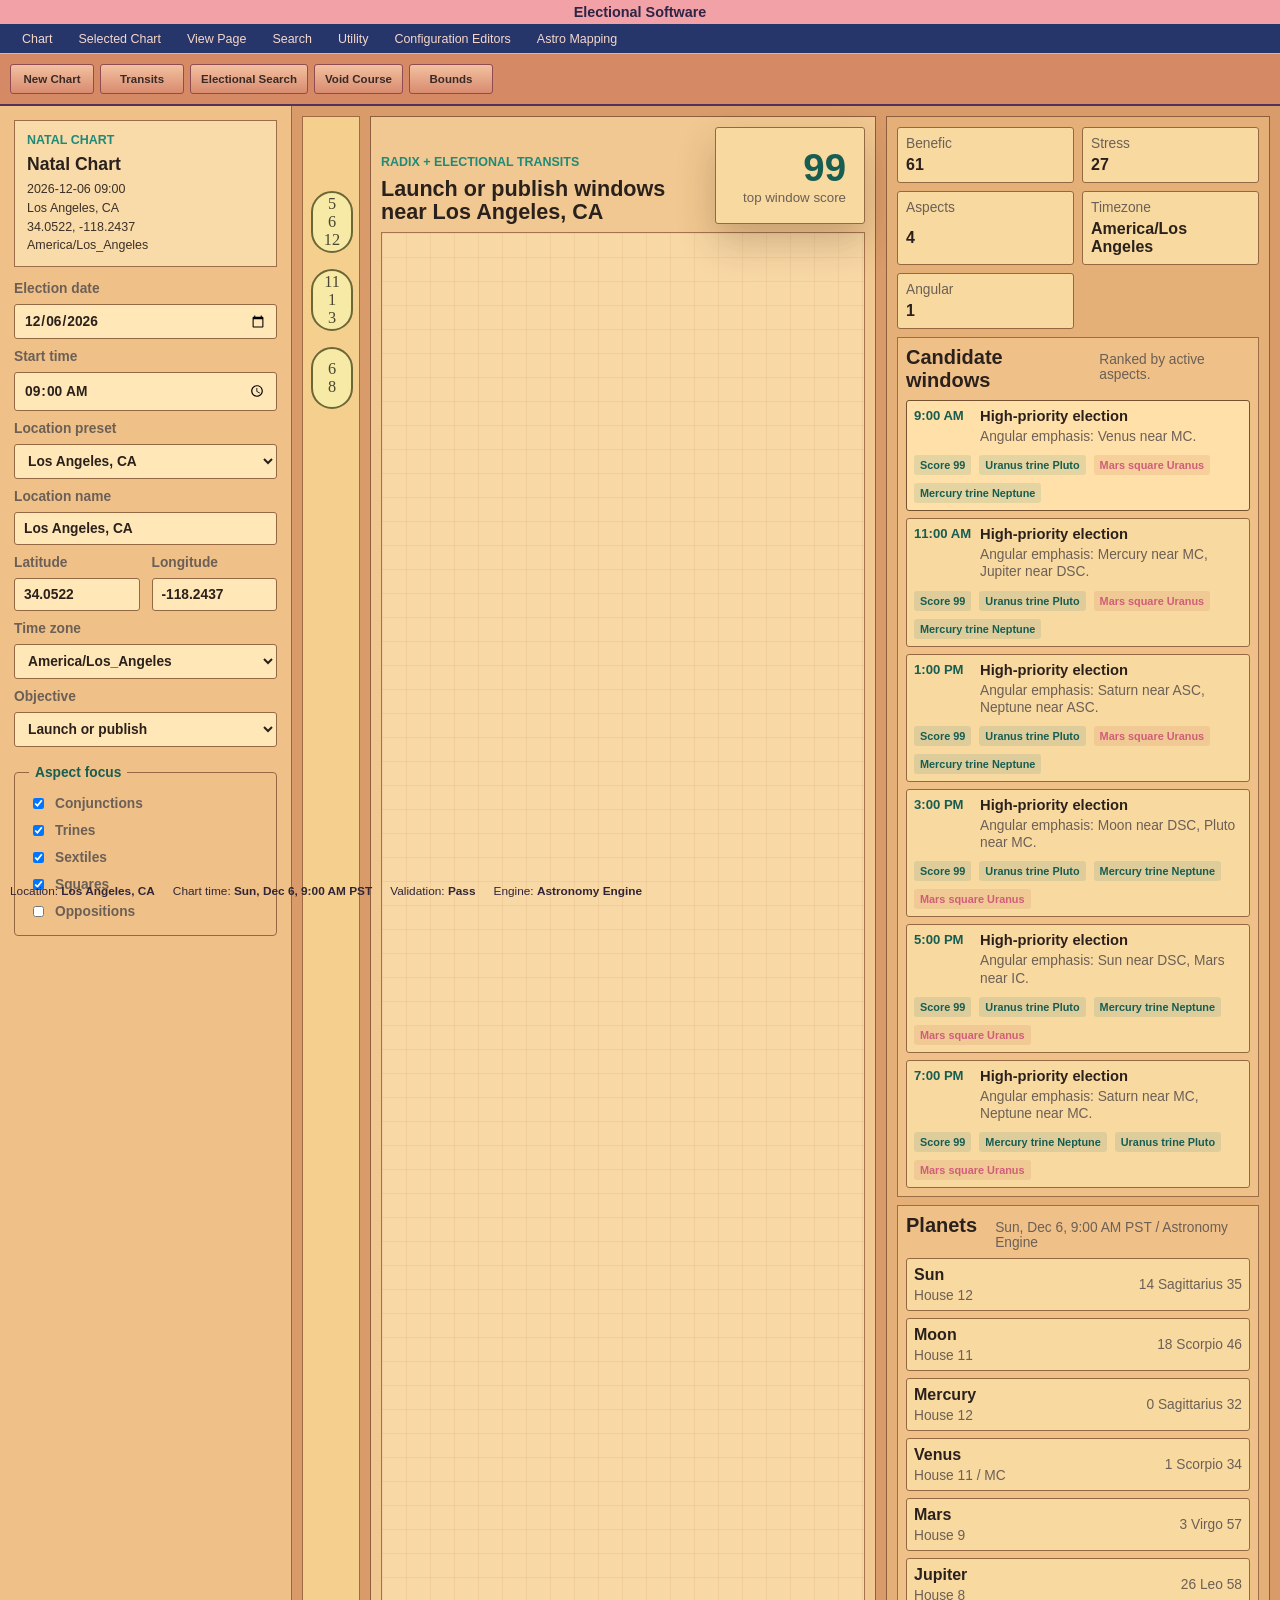
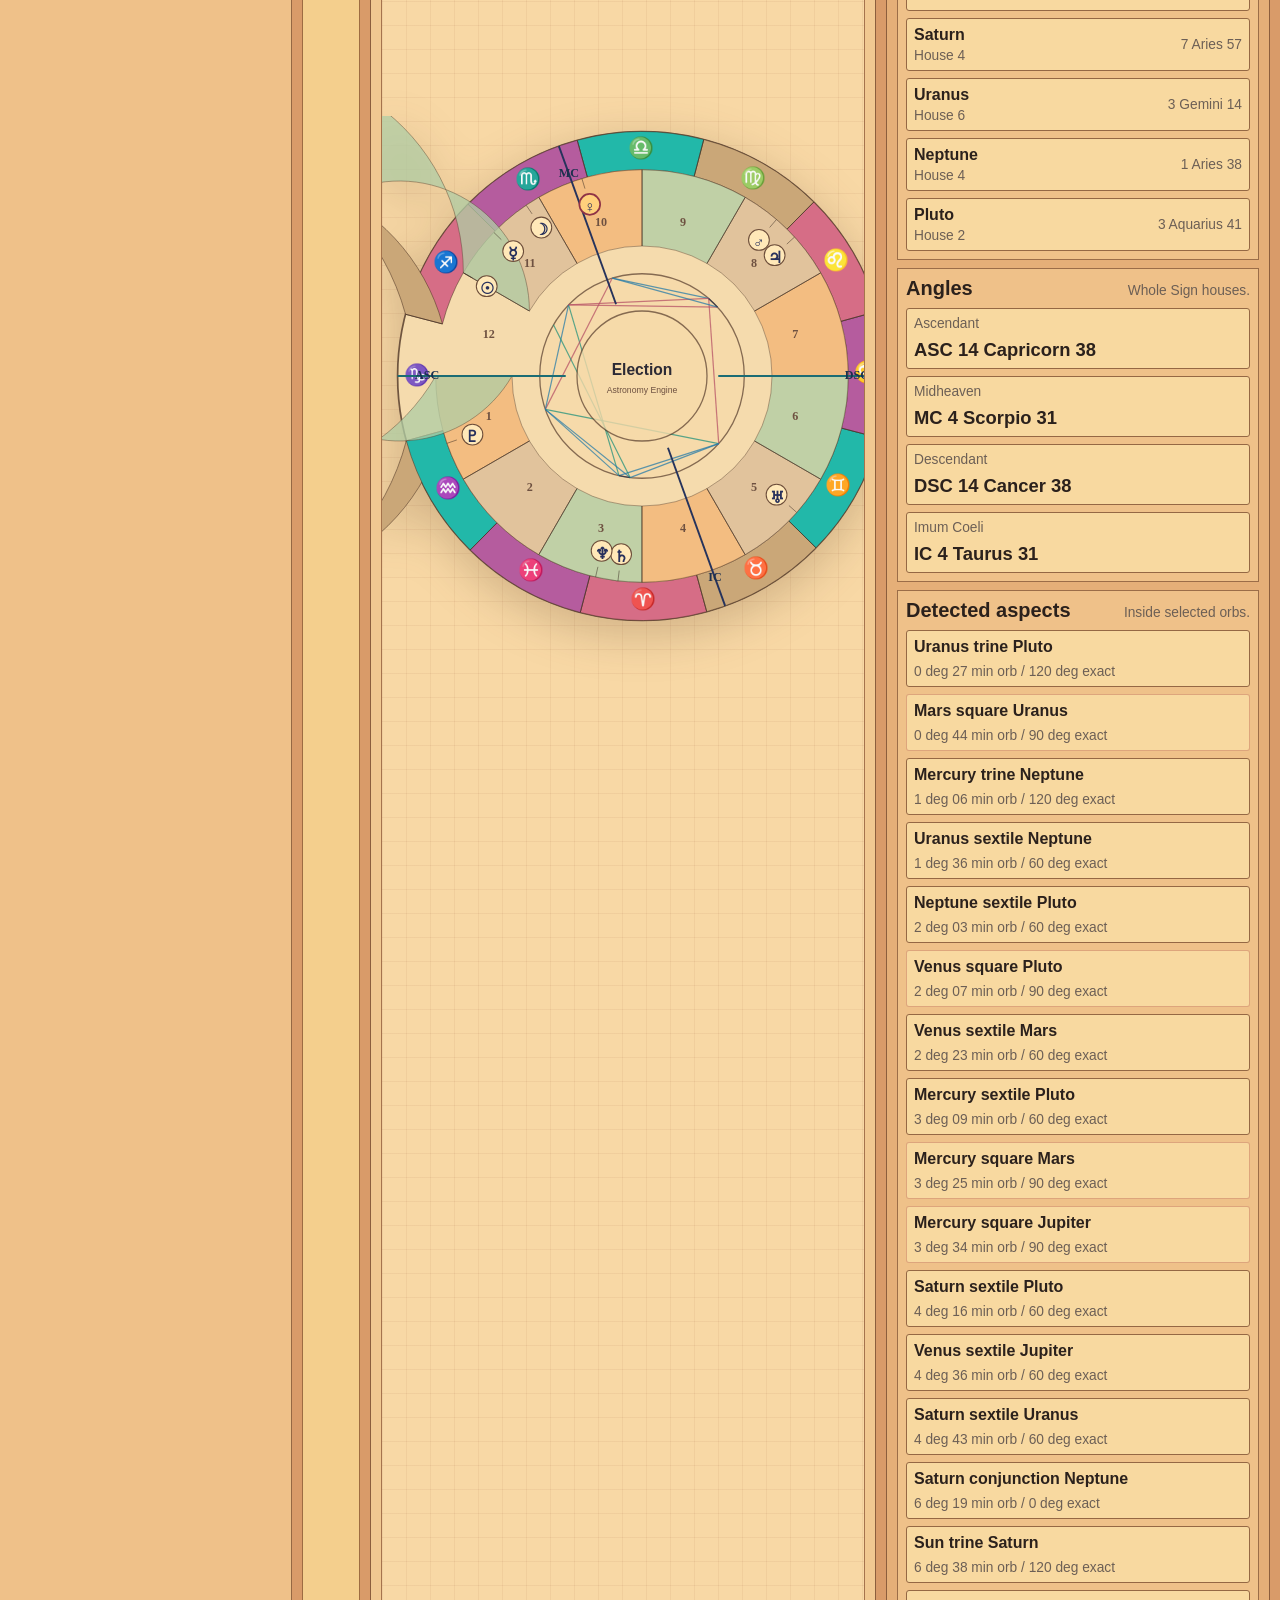
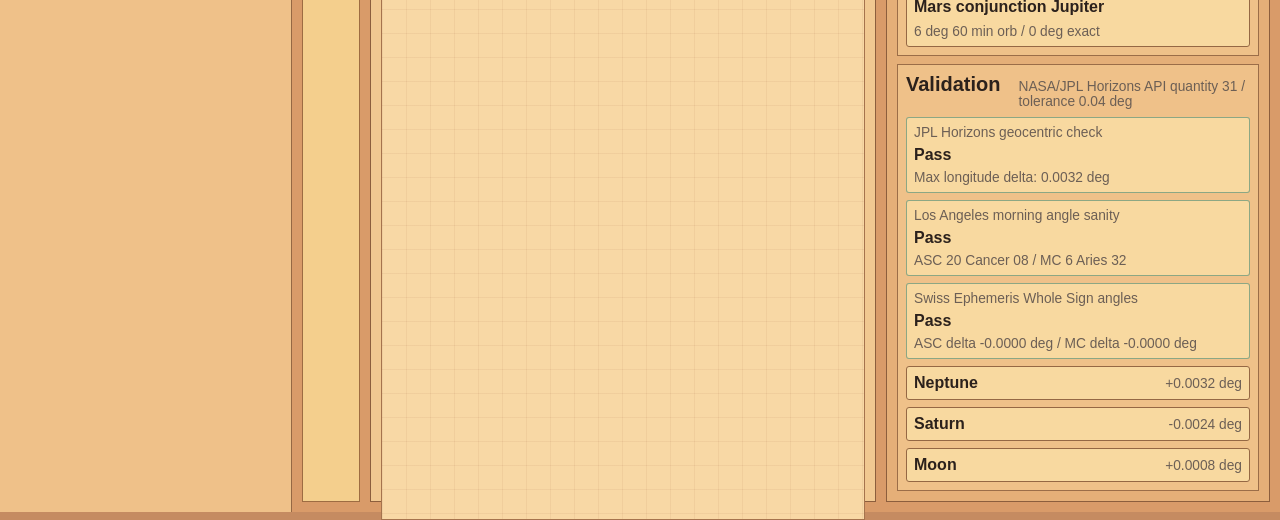
==== commit a7db800f: "Polish astrology workstation layout" ====
--- a/index.html
+++ b/index.html
@@ -215,6 +215,13 @@
       </section>
     </main>
 
+    <footer class="status-bar" aria-label="Application status">
+      <span>Location: <strong id="statusLocation">--</strong></span>
+      <span>Chart time: <strong id="statusTime">--</strong></span>
+      <span>Validation: <strong id="statusValidation">--</strong></span>
+      <span>Engine: <strong>Astronomy Engine</strong></span>
+    </footer>
+
     <script src="vendor/astronomy.browser.min.js"></script>
     <script src="src/domain/aspects.js"></script>
     <script src="src/domain/timezone.js"></script>
--- a/styles.css
+++ b/styles.css
@@ -22,6 +22,7 @@
 body {
   margin: 0;
   min-height: 100vh;
+  overflow: hidden;
   color: var(--ink);
   background: #c58b61;
   font-family: "Trebuchet MS", Verdana, sans-serif;
@@ -36,7 +37,8 @@
 .app-shell {
   display: grid;
   grid-template-columns: 292px minmax(0, 1fr);
-  min-height: calc(100vh - 104px);
+  height: calc(100vh - 128px);
+  min-height: 0;
 }
 
 .top-ribbon {
@@ -215,7 +217,8 @@
   display: grid;
   grid-template-columns: 58px minmax(480px, 1fr) 384px;
   gap: 10px;
-  min-height: calc(100vh - 124px);
+  height: 100%;
+  min-height: 0;
 }
 
 .chart-left-rail {
@@ -246,6 +249,7 @@
   border: 1px solid #8c5e3d;
   background: #f1c891;
   min-width: 0;
+  min-height: 0;
   padding: 10px;
 }
 
@@ -260,7 +264,8 @@
 .wheel-frame {
   display: grid;
   place-items: center;
-  min-height: 640px;
+  height: calc(100% - 76px);
+  min-height: 520px;
   border: 1px solid #a5734d;
   background:
     linear-gradient(90deg, rgba(148, 89, 55, 0.08) 1px, transparent 1px),
@@ -271,7 +276,7 @@
 }
 
 .wheel-svg {
-  width: min(86vh, 100%);
+  width: min(82vh, 100%);
   max-width: 760px;
   min-width: 520px;
   height: auto;
@@ -471,7 +476,7 @@
   display: grid;
   grid-template-columns: repeat(2, minmax(0, 1fr));
   gap: 8px;
-  margin-bottom: 10px;
+  margin-bottom: 8px;
 }
 
 .summary-grid article,
@@ -485,7 +490,7 @@
 .summary-grid article {
   display: grid;
   gap: 5px;
-  padding: 10px;
+  padding: 8px;
 }
 
 .summary-grid span,
@@ -498,15 +503,15 @@
 }
 
 .summary-grid strong {
-  font-size: 1.08rem;
+  font-size: 1rem;
   overflow-wrap: anywhere;
 }
 
 .panel-block {
-  margin-top: 10px;
+  margin-top: 8px;
   border: 1px solid #9b6d48;
   background: #efc189;
-  padding: 9px;
+  padding: 8px;
 }
 
 .section-heading {
@@ -528,22 +533,32 @@
 
 .timeline-card {
   display: grid;
-  grid-template-columns: 64px 1fr;
-  gap: 9px;
-  align-items: center;
-  padding: 8px;
+  grid-template-columns: 58px 1fr;
+  gap: 8px;
+  align-items: start;
+  padding: 7px;
+  transition: background 120ms ease, border-color 120ms ease;
+}
+
+.timeline-card.selected {
+  background: #ffe0a8;
+  border-color: #74512f;
 }
 
 .timeline-time {
   color: var(--accent-strong);
-  font-size: 0.92rem;
+  font-size: 0.82rem;
   font-weight: 700;
 }
 
 .timeline-title {
   margin-bottom: 4px;
-  font-size: 1.1rem;
-  font-weight: 700;
+  font-size: 0.92rem;
+  font-weight: 700;
+}
+
+.timeline-meta {
+  line-height: 1.25;
 }
 
 .tag-row {
@@ -552,6 +567,7 @@
   flex-wrap: wrap;
   gap: 8px;
   justify-content: start;
+  margin-top: 2px;
 }
 
 .tag {
@@ -559,7 +575,7 @@
   background: rgba(13, 107, 98, 0.11);
   color: var(--accent-strong);
   font-family: "Trebuchet MS", sans-serif;
-  font-size: 0.78rem;
+  font-size: 0.68rem;
   font-weight: 700;
   padding: 4px 6px;
 }
@@ -589,7 +605,7 @@
   border: 1px solid var(--line);
   border-radius: 3px;
   background: #f8d9a0;
-  padding: 8px;
+  padding: 7px;
 }
 
 .position-row {
@@ -649,7 +665,25 @@
   border: 1px solid var(--line);
   border-radius: 3px;
   background: #f8d9a0;
-  padding: 8px;
+  padding: 7px;
+}
+
+.status-bar {
+  display: flex;
+  gap: 18px;
+  align-items: center;
+  height: 24px;
+  border-top: 1px solid #30265d;
+  background: #f1a2ad;
+  color: #312537;
+  font-size: 0.74rem;
+  overflow-x: auto;
+  padding: 0 10px;
+  white-space: nowrap;
+}
+
+.status-bar strong {
+  font-weight: 800;
 }
 
 .validation-summary {
@@ -704,7 +738,12 @@
 }
 
 @media (max-width: 860px) {
+  body {
+    overflow: auto;
+  }
+
   .app-shell {
+    height: auto;
     grid-template-columns: 1fr;
   }
 
@@ -713,6 +752,7 @@
   }
 
   .chart-board {
+    height: auto;
     grid-template-columns: 1fr;
   }
 
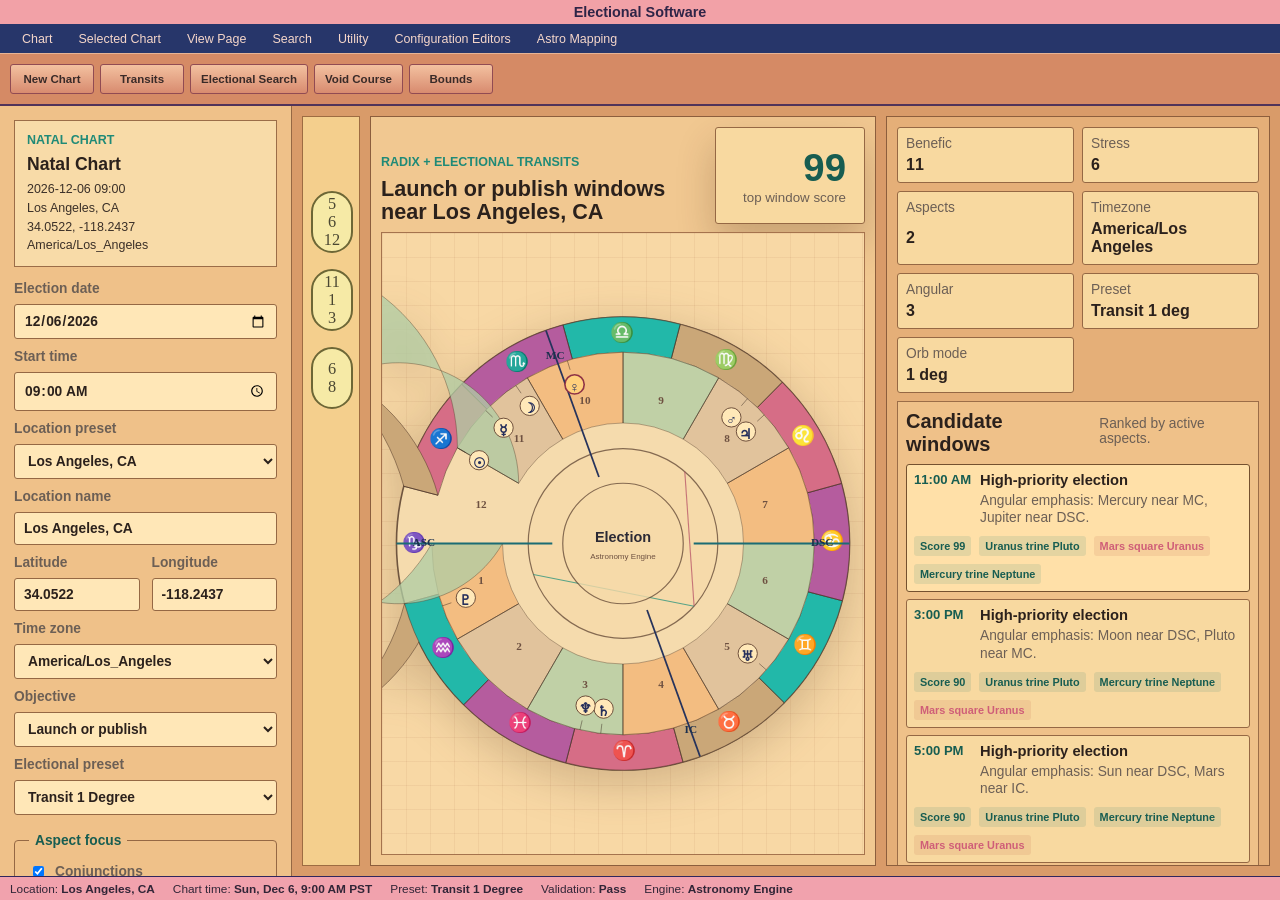
==== commit 095ab8cb: "Add electional preset scoring modes" ====
--- a/index.html
+++ b/index.html
@@ -99,6 +99,15 @@
             </select>
           </label>
 
+          <label>
+            Electional preset
+            <select id="presetInput" name="presetId">
+              <option value="transit-1-degree">Transit 1 Degree</option>
+              <option value="traditional-lilly">Traditional Lilly</option>
+              <option value="medieval-electional">Medieval Electional</option>
+            </select>
+          </label>
+
           <fieldset>
             <legend>Aspect focus</legend>
             <label class="check-row">
@@ -169,6 +178,14 @@
                 <span>Angular</span>
                 <strong id="angularCount">--</strong>
               </article>
+              <article>
+                <span>Preset</span>
+                <strong id="presetLabel">--</strong>
+              </article>
+              <article>
+                <span>Orb mode</span>
+                <strong id="orbLabel">--</strong>
+              </article>
             </section>
 
             <section class="timeline-section panel-block">
@@ -218,6 +235,7 @@
     <footer class="status-bar" aria-label="Application status">
       <span>Location: <strong id="statusLocation">--</strong></span>
       <span>Chart time: <strong id="statusTime">--</strong></span>
+      <span>Preset: <strong id="statusPreset">--</strong></span>
       <span>Validation: <strong id="statusValidation">--</strong></span>
       <span>Engine: <strong>Astronomy Engine</strong></span>
     </footer>
@@ -227,6 +245,7 @@
     <script src="src/domain/timezone.js"></script>
     <script src="src/domain/ephemeris.js"></script>
     <script src="src/domain/houses.js"></script>
+    <script src="src/domain/presets.js"></script>
     <script src="src/domain/validation.js"></script>
     <script src="src/domain/transits.js"></script>
     <script src="src/app.js"></script>
--- a/styles.css
+++ b/styles.css
@@ -21,7 +21,9 @@
 
 body {
   margin: 0;
-  min-height: 100vh;
+  display: grid;
+  grid-template-rows: auto minmax(0, 1fr) 24px;
+  height: 100vh;
   overflow: hidden;
   color: var(--ink);
   background: #c58b61;
@@ -37,7 +39,6 @@
 .app-shell {
   display: grid;
   grid-template-columns: 292px minmax(0, 1fr);
-  height: calc(100vh - 128px);
   min-height: 0;
 }
 
@@ -100,6 +101,7 @@
 .sidebar {
   border-right: 1px solid var(--line);
   background: #efc189;
+  min-height: 0;
   padding: 14px;
   overflow-y: auto;
 }
@@ -201,7 +203,9 @@
 
 .workspace {
   min-width: 0;
+  min-height: 0;
   background: #d99b69;
+  overflow: hidden;
   padding: 10px;
 }
 
@@ -219,6 +223,7 @@
   gap: 10px;
   height: 100%;
   min-height: 0;
+  overflow: hidden;
 }
 
 .chart-left-rail {
@@ -246,10 +251,13 @@
 }
 
 .wheel-panel {
+  display: grid;
+  grid-template-rows: auto minmax(0, 1fr);
   border: 1px solid #8c5e3d;
   background: #f1c891;
   min-width: 0;
   min-height: 0;
+  overflow: hidden;
   padding: 10px;
 }
 
@@ -264,8 +272,7 @@
 .wheel-frame {
   display: grid;
   place-items: center;
-  height: calc(100% - 76px);
-  min-height: 520px;
+  min-height: 0;
   border: 1px solid #a5734d;
   background:
     linear-gradient(90deg, rgba(148, 89, 55, 0.08) 1px, transparent 1px),
@@ -276,10 +283,11 @@
 }
 
 .wheel-svg {
-  width: min(82vh, 100%);
+  width: min(100%, 760px);
+  height: min(100%, 760px);
   max-width: 760px;
-  min-width: 520px;
-  height: auto;
+  max-height: 100%;
+  min-width: 0;
   filter: drop-shadow(0 12px 24px rgba(77, 45, 26, 0.24));
 }
 
@@ -438,6 +446,7 @@
 .inspector {
   border: 1px solid #8c5e3d;
   background: #e5af78;
+  min-height: 0;
   overflow-y: auto;
   padding: 10px;
 }
@@ -613,6 +622,10 @@
   align-items: center;
   justify-content: space-between;
   gap: 12px;
+}
+
+.position-row.muted-position {
+  opacity: 0.58;
 }
 
 .position-row span,
@@ -739,6 +752,9 @@
 
 @media (max-width: 860px) {
   body {
+    display: block;
+    height: auto;
+    min-height: 100vh;
     overflow: auto;
   }
 
@@ -754,6 +770,7 @@
   .chart-board {
     height: auto;
     grid-template-columns: 1fr;
+    overflow: visible;
   }
 
   .chart-left-rail {
@@ -761,12 +778,12 @@
   }
 
   .wheel-frame {
-    min-height: auto;
+    min-height: 360px;
   }
 
   .wheel-svg {
-    min-width: 0;
     width: 100%;
+    height: auto;
   }
 
   .sidebar {
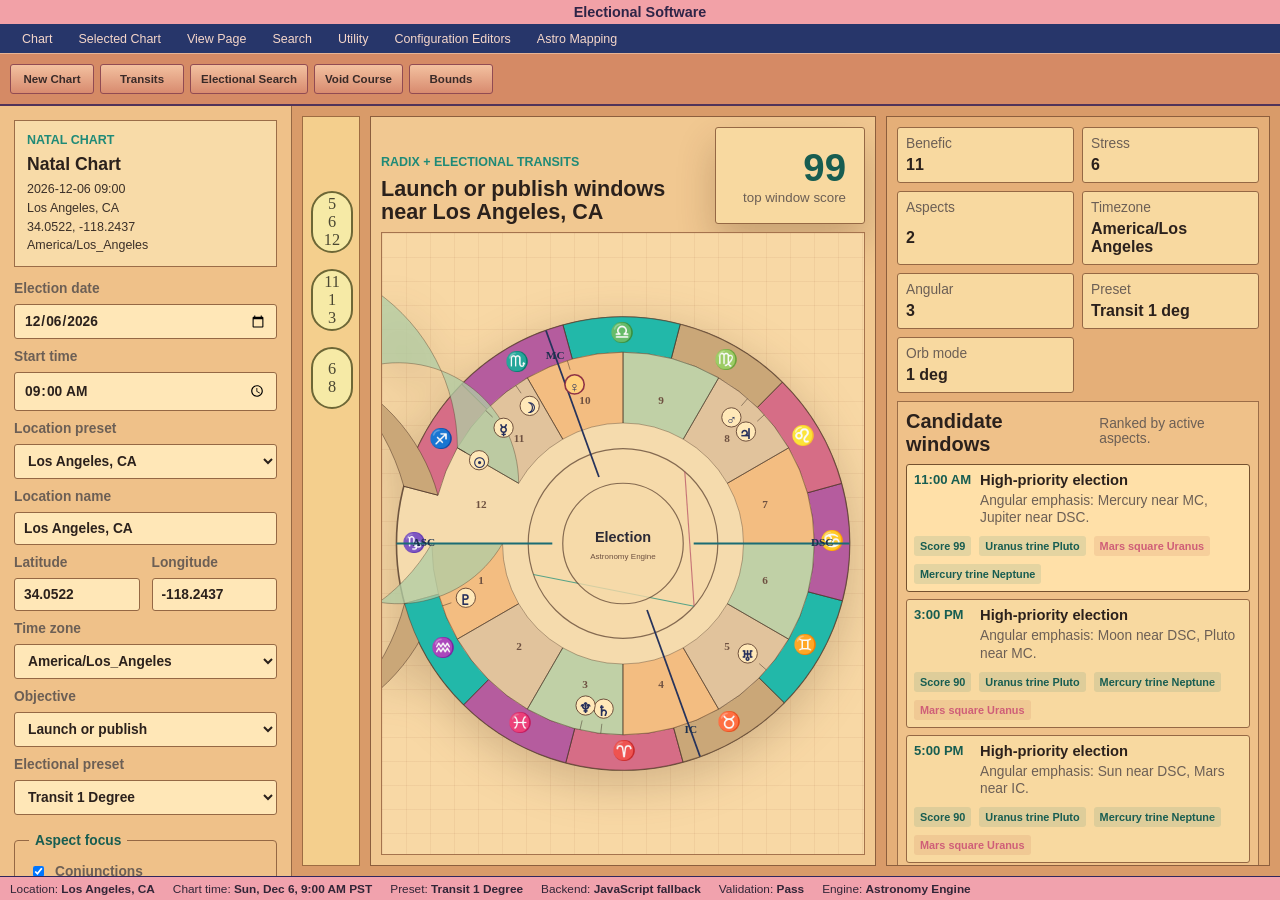
==== commit 44ea1c5d: "Route scoring through Python backend" ====
--- a/index.html
+++ b/index.html
@@ -236,6 +236,7 @@
       <span>Location: <strong id="statusLocation">--</strong></span>
       <span>Chart time: <strong id="statusTime">--</strong></span>
       <span>Preset: <strong id="statusPreset">--</strong></span>
+      <span>Backend: <strong id="statusBackend">--</strong></span>
       <span>Validation: <strong id="statusValidation">--</strong></span>
       <span>Engine: <strong>Astronomy Engine</strong></span>
     </footer>
@@ -246,6 +247,7 @@
     <script src="src/domain/ephemeris.js"></script>
     <script src="src/domain/houses.js"></script>
     <script src="src/domain/presets.js"></script>
+    <script src="src/services/python-backend.js"></script>
     <script src="src/domain/validation.js"></script>
     <script src="src/domain/transits.js"></script>
     <script src="src/app.js"></script>
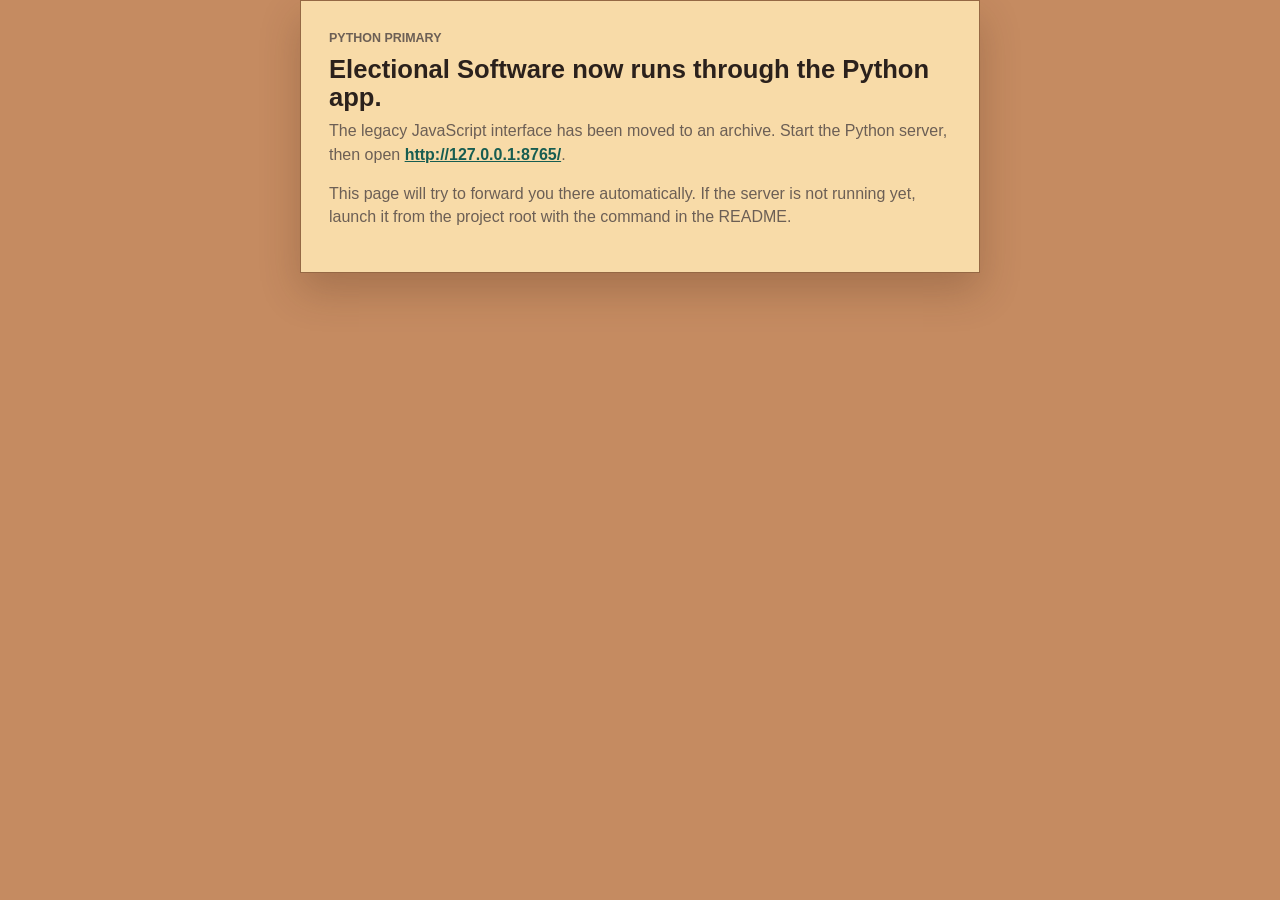
==== commit a879927a: "Retire legacy JavaScript interface" ====
--- a/index.html
+++ b/index.html
@@ -3,253 +3,53 @@
   <head>
     <meta charset="UTF-8" />
     <meta name="viewport" content="width=device-width, initial-scale=1.0" />
-    <title>Electional Software</title>
+    <meta http-equiv="refresh" content="2; url=http://127.0.0.1:8765/" />
+    <title>Electional Software - Python App</title>
     <link rel="stylesheet" href="styles.css" />
+    <style>
+      body {
+        display: grid;
+        min-height: 100vh;
+        place-items: center;
+        overflow: auto;
+      }
+
+      .handoff-card {
+        max-width: 680px;
+        border: 1px solid var(--line);
+        background: #f8dba8;
+        box-shadow: var(--shadow);
+        padding: 28px;
+      }
+
+      .handoff-card h1 {
+        max-width: none;
+        font-size: 1.6rem;
+      }
+
+      .handoff-card p {
+        color: var(--muted);
+        line-height: 1.45;
+      }
+
+      .handoff-card a {
+        color: var(--accent-strong);
+        font-weight: 800;
+      }
+    </style>
   </head>
   <body>
-    <header class="top-ribbon" aria-label="Application tools">
-      <div class="app-title">Electional Software</div>
-      <nav class="menu-strip" aria-label="Main sections">
-        <span>Chart</span>
-        <span>Selected Chart</span>
-        <span>View Page</span>
-        <span>Search</span>
-        <span>Utility</span>
-        <span>Configuration Editors</span>
-        <span>Astro Mapping</span>
-      </nav>
-      <div class="tool-strip" aria-label="Electional tools">
-        <button type="button">New Chart</button>
-        <button type="button">Transits</button>
-        <button type="button">Electional Search</button>
-        <button type="button">Void Course</button>
-        <button type="button">Bounds</button>
-      </div>
-    </header>
-
-    <main class="app-shell">
-      <aside class="sidebar" aria-label="Electional controls">
-        <div class="brand">
-          <p class="eyebrow">Natal Chart</p>
-          <h1 id="chartTitle">Election chart</h1>
-          <div class="chart-meta" id="chartMeta"></div>
-        </div>
-
-        <form class="control-panel" id="electionForm">
-          <label>
-            Election date
-            <input id="dateInput" type="date" name="date" />
-          </label>
-
-          <label>
-            Start time
-            <input id="timeInput" type="time" name="time" value="09:00" />
-          </label>
-
-          <label>
-            Location preset
-            <select id="locationPresetInput" name="locationPreset">
-              <option value="los-angeles">Los Angeles, CA</option>
-              <option value="new-york">New York, NY</option>
-              <option value="london">London, UK</option>
-              <option value="paris">Paris, France</option>
-              <option value="tokyo">Tokyo, Japan</option>
-              <option value="sydney">Sydney, Australia</option>
-              <option value="custom">Custom location</option>
-            </select>
-          </label>
-
-          <label>
-            Location name
-            <input id="locationInput" type="text" name="location" value="Los Angeles, CA" autocomplete="off" />
-          </label>
-
-          <div class="coordinate-grid">
-            <label>
-              Latitude
-              <input id="latitudeInput" type="number" name="latitude" value="34.0522" step="0.0001" min="-90" max="90" />
-            </label>
-
-            <label>
-              Longitude
-              <input id="longitudeInput" type="number" name="longitude" value="-118.2437" step="0.0001" min="-180" max="180" />
-            </label>
-          </div>
-
-          <label>
-            Time zone
-            <select id="timezoneInput" name="timezone">
-              <option value="America/Los_Angeles">America/Los_Angeles</option>
-              <option value="America/New_York">America/New_York</option>
-              <option value="Europe/London">Europe/London</option>
-              <option value="Europe/Paris">Europe/Paris</option>
-              <option value="Asia/Tokyo">Asia/Tokyo</option>
-              <option value="Australia/Sydney">Australia/Sydney</option>
-              <option value="UTC">UTC</option>
-            </select>
-          </label>
-
-          <label>
-            Objective
-            <select id="objectiveInput" name="objective">
-              <option value="launch">Launch or publish</option>
-              <option value="meeting">Meeting or negotiation</option>
-              <option value="creative">Creative work</option>
-              <option value="relationship">Relationship timing</option>
-            </select>
-          </label>
-
-          <label>
-            Electional preset
-            <select id="presetInput" name="presetId">
-              <option value="transit-1-degree">Transit 1 Degree</option>
-              <option value="traditional-lilly">Traditional Lilly</option>
-              <option value="medieval-electional">Medieval Electional</option>
-            </select>
-          </label>
-
-          <fieldset>
-            <legend>Aspect focus</legend>
-            <label class="check-row">
-              <input type="checkbox" name="aspect" value="conjunction" checked />
-              Conjunctions
-            </label>
-            <label class="check-row">
-              <input type="checkbox" name="aspect" value="trine" checked />
-              Trines
-            </label>
-            <label class="check-row">
-              <input type="checkbox" name="aspect" value="sextile" checked />
-              Sextiles
-            </label>
-            <label class="check-row">
-              <input type="checkbox" name="aspect" value="square" checked />
-              Squares
-            </label>
-            <label class="check-row">
-              <input type="checkbox" name="aspect" value="opposition" />
-              Oppositions
-            </label>
-          </fieldset>
-        </form>
-      </aside>
-
-      <section class="workspace" aria-live="polite">
-        <section class="chart-board">
-          <div class="chart-left-rail" aria-label="House groups">
-            <div class="house-badge">5<br />6<br />12</div>
-            <div class="house-badge">11<br />1<br />3</div>
-            <div class="house-badge">6<br />8</div>
-          </div>
-
-          <section class="wheel-panel" aria-label="Astrology chart wheel">
-            <div class="wheel-header">
-              <div>
-                <p class="eyebrow">Radix + electional transits</p>
-                <h2 id="workspaceTitle">Election chart wheel</h2>
-              </div>
-              <div class="score-card">
-                <span id="bestScore">--</span>
-                <small>top window score</small>
-              </div>
-            </div>
-            <div class="wheel-frame" id="chartWheel"></div>
-          </section>
-
-          <aside class="inspector" aria-label="Chart data panels">
-            <section class="summary-grid" aria-label="Election summary">
-              <article>
-                <span>Benefic</span>
-                <strong id="beneficCount">--</strong>
-              </article>
-              <article>
-                <span>Stress</span>
-                <strong id="stressCount">--</strong>
-              </article>
-              <article>
-                <span>Aspects</span>
-                <strong id="trackedCount">--</strong>
-              </article>
-              <article>
-                <span>Timezone</span>
-                <strong id="timezoneLabel">--</strong>
-              </article>
-              <article>
-                <span>Angular</span>
-                <strong id="angularCount">--</strong>
-              </article>
-              <article>
-                <span>Preset</span>
-                <strong id="presetLabel">--</strong>
-              </article>
-              <article>
-                <span>Orb mode</span>
-                <strong id="orbLabel">--</strong>
-              </article>
-            </section>
-
-            <section class="timeline-section panel-block">
-              <div class="section-heading">
-                <h3>Candidate windows</h3>
-                <p>Ranked by active aspects.</p>
-              </div>
-              <div class="timeline" id="timeline"></div>
-            </section>
-
-            <section class="positions-section panel-block">
-              <div class="section-heading">
-                <h3>Planets</h3>
-                <p id="positionTimestamp">Astronomy Engine geocentric ecliptic</p>
-              </div>
-              <div class="position-grid" id="positionGrid"></div>
-            </section>
-
-            <section class="angles-section panel-block">
-              <div class="section-heading">
-                <h3>Angles</h3>
-                <p>Whole Sign houses.</p>
-              </div>
-              <div class="angle-grid" id="angleGrid"></div>
-            </section>
-
-            <section class="detected-section panel-block">
-              <div class="section-heading">
-                <h3>Detected aspects</h3>
-                <p>Inside selected orbs.</p>
-              </div>
-              <div class="detected-grid" id="detectedGrid"></div>
-            </section>
-
-            <section class="validation-section panel-block">
-              <div class="section-heading">
-                <h3>Validation</h3>
-                <p id="validationSource">Independent ephemeris check</p>
-              </div>
-              <div class="validation-panel" id="validationPanel"></div>
-            </section>
-          </aside>
-        </section>
-      </section>
+    <main class="handoff-card">
+      <p class="eyebrow">Python Primary</p>
+      <h1>Electional Software now runs through the Python app.</h1>
+      <p>
+        The legacy JavaScript interface has been moved to an archive. Start the Python server, then open
+        <a href="http://127.0.0.1:8765/">http://127.0.0.1:8765/</a>.
+      </p>
+      <p>
+        This page will try to forward you there automatically. If the server is not running yet, launch it from
+        the project root with the command in the README.
+      </p>
     </main>
-
-    <footer class="status-bar" aria-label="Application status">
-      <span>Location: <strong id="statusLocation">--</strong></span>
-      <span>Chart time: <strong id="statusTime">--</strong></span>
-      <span>Preset: <strong id="statusPreset">--</strong></span>
-      <span>Backend: <strong id="statusBackend">--</strong></span>
-      <span>Validation: <strong id="statusValidation">--</strong></span>
-      <span>Engine: <strong>Astronomy Engine</strong></span>
-    </footer>
-
-    <script src="vendor/astronomy.browser.min.js"></script>
-    <script src="src/domain/aspects.js"></script>
-    <script src="src/domain/timezone.js"></script>
-    <script src="src/domain/ephemeris.js"></script>
-    <script src="src/domain/houses.js"></script>
-    <script src="src/domain/presets.js"></script>
-    <script src="src/services/python-backend.js"></script>
-    <script src="src/domain/validation.js"></script>
-    <script src="src/domain/transits.js"></script>
-    <script src="src/app.js"></script>
   </body>
 </html>
--- a/styles.css
+++ b/styles.css
@@ -98,6 +98,16 @@
   padding: 8px 10px;
 }
 
+.python-submit {
+  border: 1px solid #654426;
+  border-radius: 3px;
+  background: linear-gradient(#f8d9a0, #d99161);
+  color: #2f241d;
+  cursor: pointer;
+  font-weight: 800;
+  padding: 10px;
+}
+
 .sidebar {
   border-right: 1px solid var(--line);
   background: #efc189;
@@ -289,6 +299,22 @@
   max-height: 100%;
   min-width: 0;
   filter: drop-shadow(0 12px 24px rgba(77, 45, 26, 0.24));
+}
+
+.python-wheel-svg {
+  isolation: isolate;
+}
+
+.python-wheel-sector {
+  fill: var(--sector);
+  opacity: 0.72;
+  stroke: rgba(79, 54, 38, 0.28);
+  stroke-width: 1;
+}
+
+.python-wheel-tick {
+  stroke: rgba(50, 37, 31, 0.54);
+  stroke-width: 1.5;
 }
 
 .outer-disc {
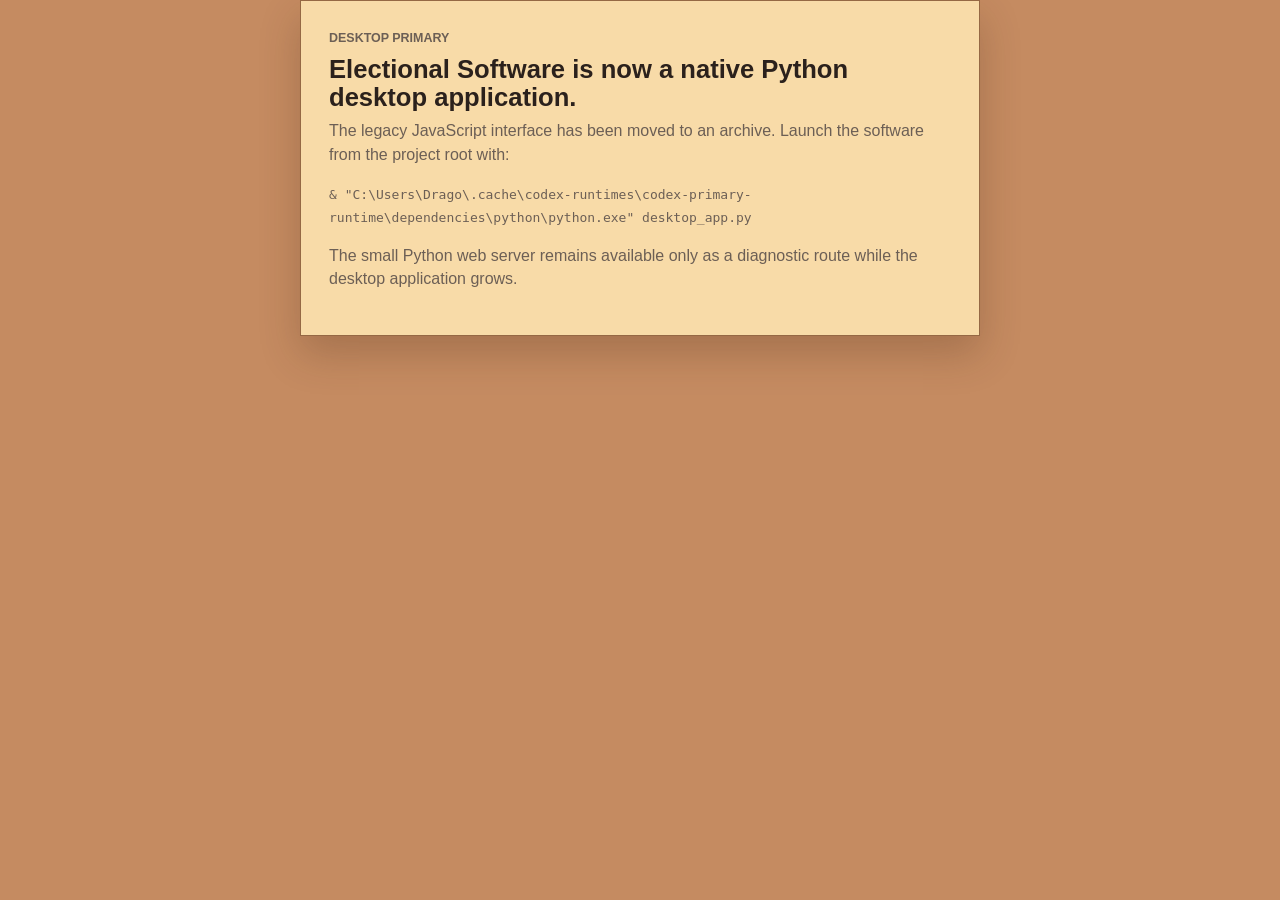
==== commit dc43524e: "Add native desktop application shell" ====
--- a/index.html
+++ b/index.html
@@ -3,8 +3,7 @@
   <head>
     <meta charset="UTF-8" />
     <meta name="viewport" content="width=device-width, initial-scale=1.0" />
-    <meta http-equiv="refresh" content="2; url=http://127.0.0.1:8765/" />
-    <title>Electional Software - Python App</title>
+    <title>Electional Software - Desktop App</title>
     <link rel="stylesheet" href="styles.css" />
     <style>
       body {
@@ -40,15 +39,16 @@
   </head>
   <body>
     <main class="handoff-card">
-      <p class="eyebrow">Python Primary</p>
-      <h1>Electional Software now runs through the Python app.</h1>
+      <p class="eyebrow">Desktop Primary</p>
+      <h1>Electional Software is now a native Python desktop application.</h1>
       <p>
-        The legacy JavaScript interface has been moved to an archive. Start the Python server, then open
-        <a href="http://127.0.0.1:8765/">http://127.0.0.1:8765/</a>.
+        The legacy JavaScript interface has been moved to an archive. Launch the software from the project root with:
       </p>
       <p>
-        This page will try to forward you there automatically. If the server is not running yet, launch it from
-        the project root with the command in the README.
+        <code>&amp; "C:\Users\Drago\.cache\codex-runtimes\codex-primary-runtime\dependencies\python\python.exe" desktop_app.py</code>
+      </p>
+      <p>
+        The small Python web server remains available only as a diagnostic route while the desktop application grows.
       </p>
     </main>
   </body>
